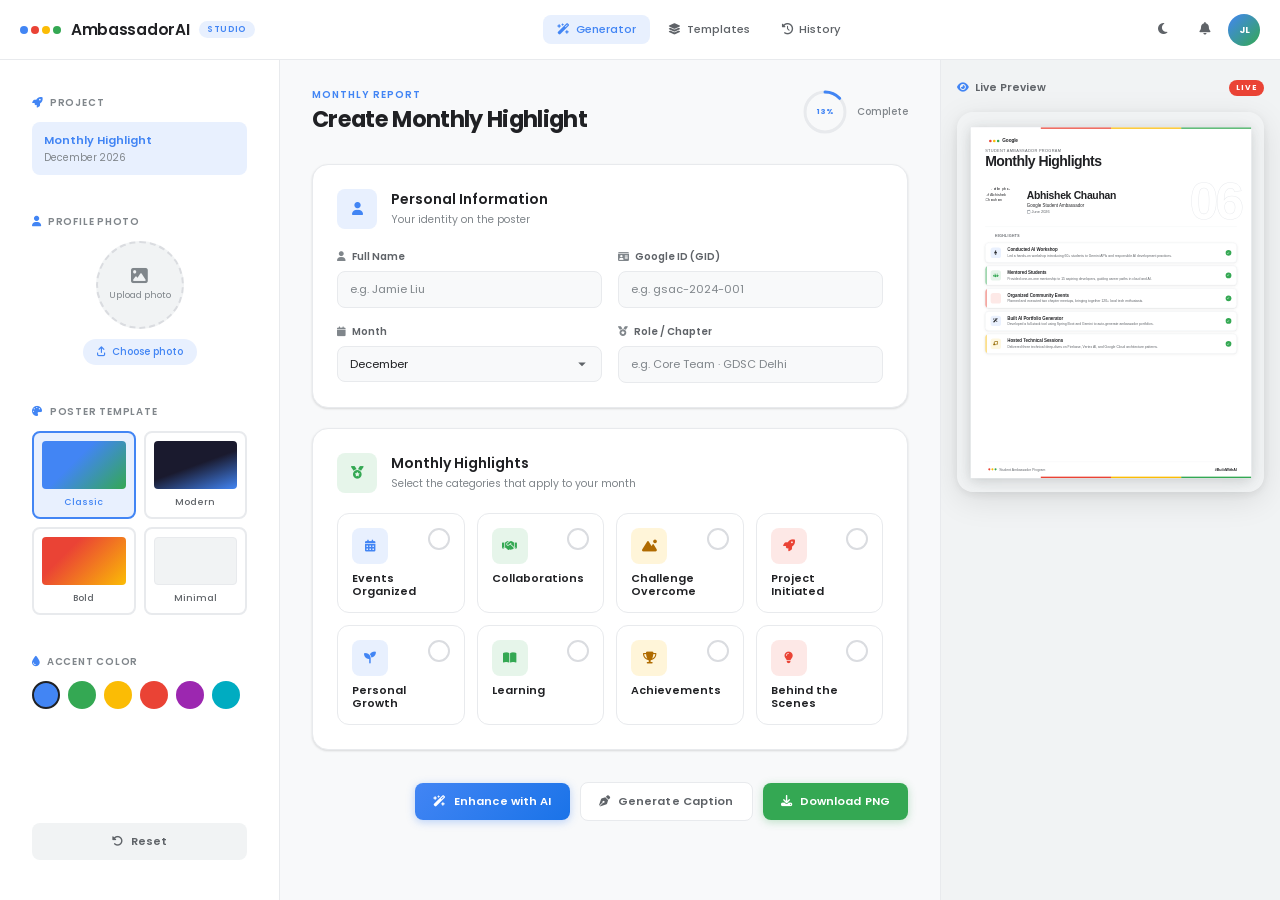
==== frontend/src/pages/generator.html @ 9ebd2c34 "feat: release AmbassadorAI Studio v1.0" ====
<!DOCTYPE html>
<html lang="en" data-theme="light">
<head>
  <meta charset="UTF-8" />
  <meta name="viewport" content="width=device-width, initial-scale=1.0" />
  <title>Ambassador Portfolio Generator</title>

  <link rel="preconnect" href="https://fonts.googleapis.com" />
  <link rel="preconnect" href="https://fonts.gstatic.com" crossorigin />
  <link href="https://fonts.googleapis.com/css2?family=Poppins:wght@300;400;500;600;700&display=swap" rel="stylesheet" />

  <link rel="stylesheet" href="https://cdnjs.cloudflare.com/ajax/libs/font-awesome/6.5.0/css/all.min.css" />

  <link rel="stylesheet" href="../css/style.css">
  <link rel="stylesheet" href="../css/google-poster.css">
</head>

<body>
  <header class="app-header" role="banner">
    <div class="header-brand">
      <div class="header-logo">
        <span class="logo-dot logo-dot--blue"></span>
        <span class="logo-dot logo-dot--red"></span>
        <span class="logo-dot logo-dot--yellow"></span>
        <span class="logo-dot logo-dot--green"></span>
      </div>
      <span class="header-title">AmbassadorAI</span>
      <span class="header-badge">Studio</span>
    </div>

    <nav class="header-nav" aria-label="Primary navigation">
      <button class="nav-btn nav-btn--active" aria-current="page">
        <i class="fa-solid fa-wand-magic-sparkles" aria-hidden="true"></i>
        Generator
      </button>
      <button class="nav-btn">
        <i class="fa-solid fa-layer-group" aria-hidden="true"></i>
        Templates
      </button>
      <button class="nav-btn">
        <i class="fa-solid fa-clock-rotate-left" aria-hidden="true"></i>
        History
      </button>
    </nav>

    <div class="header-actions">
      <button class="icon-btn" id="themeToggle" aria-label="Toggle dark mode" title="Toggle theme">
        <i class="fa-solid fa-moon" aria-hidden="true"></i>
      </button>
      <button class="icon-btn" aria-label="Notifications" title="Notifications">
        <i class="fa-solid fa-bell" aria-hidden="true"></i>
      </button>
      <div class="header-avatar" aria-label="User menu" title="User menu" tabindex="0">
        <span>JL</span>
      </div>
    </div>
  </header>

  <div class="app-grid">

    <aside class="sidebar" aria-label="Project settings">

      <section class="sidebar-section" aria-labelledby="logo-heading">
        <h3 class="sidebar-section-title" id="logo-heading">
          <i class="fa-solid fa-rocket" aria-hidden="true"></i>
          Project
        </h3>
        <div class="project-meta">
          <div class="project-name">Monthly Highlight</div>
          <div class="project-date" id="sidebarDate"></div>
        </div>
      </section>

      <section class="sidebar-section" aria-labelledby="photo-heading">
        <h3 class="sidebar-section-title" id="photo-heading">
          <i class="fa-solid fa-user" aria-hidden="true"></i>
          Profile Photo
        </h3>
        <div class="photo-upload-zone" id="photoUploadZone" role="button" tabindex="0" aria-label="Upload profile photo">
          <div class="photo-preview" id="photoPreview">
            <div class="photo-placeholder">
              <i class="fa-solid fa-image" aria-hidden="true"></i>
              <span>Upload photo</span>
            </div>
          </div>
          <input type="file" id="photoInput" accept="image/*" aria-label="Choose profile photo" hidden />
          <button class="upload-btn" id="uploadPhotoBtn">
            <i class="fa-solid fa-arrow-up-from-bracket" aria-hidden="true"></i>
            Choose photo
          </button>
        </div>
      </section>

      <section class="sidebar-section" aria-labelledby="template-heading">
        <h3 class="sidebar-section-title" id="template-heading">
          <i class="fa-solid fa-palette" aria-hidden="true"></i>
          Poster Template
        </h3>
        <div class="template-grid" role="radiogroup" aria-label="Select poster template">
          <div class="template-thumb template-thumb--active" data-template="classic" role="radio" aria-checked="true" tabindex="0">
            <div class="thumb-preview thumb-preview--classic"></div>
            <span>Classic</span>
          </div>
          <div class="template-thumb" data-template="modern" role="radio" aria-checked="false" tabindex="0">
            <div class="thumb-preview thumb-preview--modern"></div>
            <span>Modern</span>
          </div>
          <div class="template-thumb" data-template="bold" role="radio" aria-checked="false" tabindex="0">
            <div class="thumb-preview thumb-preview--bold"></div>
            <span>Bold</span>
          </div>
          <div class="template-thumb" data-template="minimal" role="radio" aria-checked="false" tabindex="0">
            <div class="thumb-preview thumb-preview--minimal"></div>
            <span>Minimal</span>
          </div>
        </div>
      </section>

      <section class="sidebar-section" aria-labelledby="theme-heading">
        <h3 class="sidebar-section-title" id="theme-heading">
          <i class="fa-solid fa-droplet" aria-hidden="true"></i>
          Accent Color
        </h3>
        <div class="accent-swatches" role="radiogroup" aria-label="Select accent color">
          <button class="swatch swatch--blue swatch--active" data-color="blue" aria-label="Google Blue" aria-pressed="true"></button>
          <button class="swatch swatch--green" data-color="green" aria-label="Google Green" aria-pressed="false"></button>
          <button class="swatch swatch--yellow" data-color="yellow" aria-label="Google Yellow" aria-pressed="false"></button>
          <button class="swatch swatch--red" data-color="red" aria-label="Google Red" aria-pressed="false"></button>
          <button class="swatch swatch--purple" data-color="purple" aria-label="Purple" aria-pressed="false"></button>
          <button class="swatch swatch--teal" data-color="teal" aria-label="Teal" aria-pressed="false"></button>
        </div>
      </section>

      <section class="sidebar-section sidebar-section--cta">
        
        <button class="btn btn--reset" id="resetBtn" aria-label="Reset form">
          <i class="fa-solid fa-rotate-left" aria-hidden="true"></i>
          Reset
        </button>
      </section>

    </aside>

    <main class="workspace" aria-label="Portfolio editor">

      <div class="workspace-header">
        <div class="workspace-title-group">
          <p class="workspace-eyebrow">Monthly Report</p>
          <h1 class="workspace-title">Create Monthly Highlight</h1>
        </div>
        <div class="workspace-meta">
          <div class="progress-ring-wrap" aria-label="Form completion">
            <svg class="progress-ring" width="48" height="48" viewBox="0 0 48 48" aria-hidden="true">
              <circle class="progress-ring__bg" cx="24" cy="24" r="20" />
              <circle class="progress-ring__fill" id="progressRing" cx="24" cy="24" r="20" />
            </svg>
            <span class="progress-ring__label" id="progressLabel">0%</span>
          </div>
          <span class="workspace-meta-text">Complete</span>
        </div>
      </div>

      <section class="form-section fade-in" aria-labelledby="personal-info-heading">
        <div class="form-section-header">
          <div class="form-section-icon">
            <i class="fa-solid fa-user" aria-hidden="true"></i>
          </div>
          <div>
            <h2 class="form-section-title" id="personal-info-heading">Personal Information</h2>
            <p class="form-section-sub">Your identity on the poster</p>
          </div>
        </div>

        <div class="form-grid form-grid--2">
          <div class="field-group">
            <label class="field-label" for="ambassadorName">
              <i class="fa-solid fa-user" aria-hidden="true"></i>
              Full Name
            </label>
            <input
              class="field-input"
              type="text"
              id="ambassadorName"
              name="ambassadorName"
              placeholder="e.g. Jamie Liu"
              autocomplete="name"
              data-preview="previewName"
            />
          </div>

          <div class="field-group">
            <label class="field-label" for="ambassadorGid">
              <i class="fa-solid fa-id-card" aria-hidden="true"></i>
              Google ID (GID)
            </label>
            <input
              class="field-input"
              type="text"
              id="ambassadorGid"
              name="ambassadorGid"
              placeholder="e.g. gsac-2024-001"
              data-preview="previewGid"
            />
          </div>

          <div class="field-group">
            <label class="field-label" for="ambassadorMonth">
              <i class="fa-solid fa-calendar" aria-hidden="true"></i>
              Month
            </label>
            <select class="field-input field-select" id="ambassadorMonth" name="ambassadorMonth" data-preview="previewMonth">
              <option value="">Select month…</option>
              <option>January</option><option>February</option><option>March</option>
              <option>April</option><option>May</option><option>June</option>
              <option>July</option><option>August</option><option>September</option>
              <option>October</option><option>November</option><option selected>December</option>
            </select>
          </div>

          <div class="field-group">
            <label class="field-label" for="ambassadorRole">
              <i class="fa-solid fa-medal" aria-hidden="true"></i>
              Role / Chapter
            </label>
            <input
              class="field-input"
              type="text"
              id="ambassadorRole"
              name="ambassadorRole"
              placeholder="e.g. Core Team · GDSC Delhi"
              data-preview="previewRole"
            />
          </div>
        </div>
      </section>

      <section class="form-section fade-in" aria-labelledby="highlights-heading" style="animation-delay:.1s">
        <div class="form-section-header">
          <div class="form-section-icon form-section-icon--green">
            <i class="fa-solid fa-medal" aria-hidden="true"></i>
          </div>
          <div>
            <h2 class="form-section-title" id="highlights-heading">Monthly Highlights</h2>
            <p class="form-section-sub">Select the categories that apply to your month</p>
          </div>
        </div>

        <div class="highlight-grid" role="group" aria-label="Monthly highlight categories">

          <div class="highlight-card" data-highlight="events">
            <label class="highlight-card-label" for="hl-events">
              <div class="highlight-card-top">
                <div class="highlight-icon highlight-icon--blue">
                  <i class="fa-solid fa-calendar-days" aria-hidden="true"></i>
                </div>
                <input class="highlight-checkbox" type="checkbox" id="hl-events" name="highlights" value="events" aria-label="Events Organized" />
                <div class="highlight-checkmark" aria-hidden="true"><i class="fa-solid fa-check"></i></div>
              </div>
              <span class="highlight-card-name">Events Organized</span>
            </label>
            <div class="highlight-expand" id="expand-events" aria-hidden="true" hidden>
              <div class="expand-inner">
                <div class="field-group">
                  <label class="field-label" for="events-title">Title</label>
                  <input class="field-input" type="text" id="events-title" placeholder="e.g. AI Workshop on Gemini APIs" data-preview-highlight="events-title" />
                </div>
                <div class="field-group">
                  <label class="field-label" for="events-desc">Description <span class="field-counter" id="events-desc-count">0 / 280</span></label>
                  <textarea class="field-textarea" id="events-desc" rows="3" maxlength="280" placeholder="Describe what happened, attendees, and impact…" data-counter="events-desc-count" data-preview-highlight="events-desc"></textarea>
                </div>
                <div class="field-row">
                  <div class="field-group field-group--flex">
                    <label class="field-label" for="events-link"><i class="fa-solid fa-link" aria-hidden="true"></i> Link (optional)</label>
                    <input class="field-input" type="url" id="events-link" placeholder="https://" />
                  </div>
                  <div class="field-group field-group--flex">
                    <label class="field-label" for="events-img"><i class="fa-solid fa-image" aria-hidden="true"></i> Image (optional)</label>
                    <input class="field-input field-file" type="file" id="events-img" accept="image/*" />
                  </div>
                </div>
              </div>
            </div>
          </div>

          <div class="highlight-card" data-highlight="collab">
            <label class="highlight-card-label" for="hl-collab">
              <div class="highlight-card-top">
                <div class="highlight-icon highlight-icon--green">
                  <i class="fa-solid fa-handshake" aria-hidden="true"></i>
                </div>
                <input class="highlight-checkbox" type="checkbox" id="hl-collab" name="highlights" value="collab" aria-label="Collaborations" />
                <div class="highlight-checkmark" aria-hidden="true"><i class="fa-solid fa-check"></i></div>
              </div>
              <span class="highlight-card-name">Collaborations</span>
            </label>
            <div class="highlight-expand" id="expand-collab" aria-hidden="true" hidden>
              <div class="expand-inner">
                <div class="field-group">
                  <label class="field-label" for="collab-title">Title</label>
                  <input class="field-input" type="text" id="collab-title" placeholder="e.g. Cross-campus AI Hackathon" data-preview-highlight="collab-title" />
                </div>
                <div class="field-group">
                  <label class="field-label" for="collab-desc">Description <span class="field-counter" id="collab-desc-count">0 / 280</span></label>
                  <textarea class="field-textarea" id="collab-desc" rows="3" maxlength="280" placeholder="Partners, outcomes, and your contribution…" data-counter="collab-desc-count" data-preview-highlight="collab-desc"></textarea>
                </div>
                <div class="field-row">
                  <div class="field-group field-group--flex">
                    <label class="field-label" for="collab-link"><i class="fa-solid fa-link" aria-hidden="true"></i> Link (optional)</label>
                    <input class="field-input" type="url" id="collab-link" placeholder="https://" />
                  </div>
                  <div class="field-group field-group--flex">
                    <label class="field-label" for="collab-img"><i class="fa-solid fa-image" aria-hidden="true"></i> Image (optional)</label>
                    <input class="field-input field-file" type="file" id="collab-img" accept="image/*" />
                  </div>
                </div>
              </div>
            </div>
          </div>

          <div class="highlight-card" data-highlight="challenge">
            <label class="highlight-card-label" for="hl-challenge">
              <div class="highlight-card-top">
                <div class="highlight-icon highlight-icon--yellow">
                  <i class="fa-solid fa-mountain-sun" aria-hidden="true"></i>
                </div>
                <input class="highlight-checkbox" type="checkbox" id="hl-challenge" name="highlights" value="challenge" aria-label="Challenge Overcome" />
                <div class="highlight-checkmark" aria-hidden="true"><i class="fa-solid fa-check"></i></div>
              </div>
              <span class="highlight-card-name">Challenge Overcome</span>
            </label>
            <div class="highlight-expand" id="expand-challenge" aria-hidden="true" hidden>
              <div class="expand-inner">
                <div class="field-group">
                  <label class="field-label" for="challenge-title">Title</label>
                  <input class="field-input" type="text" id="challenge-title" placeholder="e.g. Pivoted event format last-minute" data-preview-highlight="challenge-title" />
                </div>
                <div class="field-group">
                  <label class="field-label" for="challenge-desc">Description <span class="field-counter" id="challenge-desc-count">0 / 280</span></label>
                  <textarea class="field-textarea" id="challenge-desc" rows="3" maxlength="280" placeholder="What was the challenge and how did you overcome it?" data-counter="challenge-desc-count" data-preview-highlight="challenge-desc"></textarea>
                </div>
                <div class="field-row">
                  <div class="field-group field-group--flex">
                    <label class="field-label" for="challenge-link"><i class="fa-solid fa-link" aria-hidden="true"></i> Link (optional)</label>
                    <input class="field-input" type="url" id="challenge-link" placeholder="https://" />
                  </div>
                  <div class="field-group field-group--flex">
                    <label class="field-label" for="challenge-img"><i class="fa-solid fa-image" aria-hidden="true"></i> Image (optional)</label>
                    <input class="field-input field-file" type="file" id="challenge-img" accept="image/*" />
                  </div>
                </div>
              </div>
            </div>
          </div>

          <div class="highlight-card" data-highlight="project">
            <label class="highlight-card-label" for="hl-project">
              <div class="highlight-card-top">
                <div class="highlight-icon highlight-icon--red">
                  <i class="fa-solid fa-rocket" aria-hidden="true"></i>
                </div>
                <input class="highlight-checkbox" type="checkbox" id="hl-project" name="highlights" value="project" aria-label="Project Initiated" />
                <div class="highlight-checkmark" aria-hidden="true"><i class="fa-solid fa-check"></i></div>
              </div>
              <span class="highlight-card-name">Project Initiated</span>
            </label>
            <div class="highlight-expand" id="expand-project" aria-hidden="true" hidden>
              <div class="expand-inner">
                <div class="field-group">
                  <label class="field-label" for="project-title">Title</label>
                  <input class="field-input" type="text" id="project-title" placeholder="e.g. Open-source AI Study Kit" data-preview-highlight="project-title" />
                </div>
                <div class="field-group">
                  <label class="field-label" for="project-desc">Description <span class="field-counter" id="project-desc-count">0 / 280</span></label>
                  <textarea class="field-textarea" id="project-desc" rows="3" maxlength="280" placeholder="Goal, tech stack, and current status…" data-counter="project-desc-count" data-preview-highlight="project-desc"></textarea>
                </div>
                <div class="field-row">
                  <div class="field-group field-group--flex">
                    <label class="field-label" for="project-link"><i class="fa-solid fa-link" aria-hidden="true"></i> Link (optional)</label>
                    <input class="field-input" type="url" id="project-link" placeholder="https://" />
                  </div>
                  <div class="field-group field-group--flex">
                    <label class="field-label" for="project-img"><i class="fa-solid fa-image" aria-hidden="true"></i> Image (optional)</label>
                    <input class="field-input field-file" type="file" id="project-img" accept="image/*" />
                  </div>
                </div>
              </div>
            </div>
          </div>

          <div class="highlight-card" data-highlight="growth">
            <label class="highlight-card-label" for="hl-growth">
              <div class="highlight-card-top">
                <div class="highlight-icon highlight-icon--blue">
                  <i class="fa-solid fa-seedling" aria-hidden="true"></i>
                </div>
                <input class="highlight-checkbox" type="checkbox" id="hl-growth" name="highlights" value="growth" aria-label="Personal Growth" />
                <div class="highlight-checkmark" aria-hidden="true"><i class="fa-solid fa-check"></i></div>
              </div>
              <span class="highlight-card-name">Personal Growth</span>
            </label>
            <div class="highlight-expand" id="expand-growth" aria-hidden="true" hidden>
              <div class="expand-inner">
                <div class="field-group">
                  <label class="field-label" for="growth-title">Title</label>
                  <input class="field-input" type="text" id="growth-title" placeholder="e.g. Became a better public speaker" data-preview-highlight="growth-title" />
                </div>
                <div class="field-group">
                  <label class="field-label" for="growth-desc">Description <span class="field-counter" id="growth-desc-count">0 / 280</span></label>
                  <textarea class="field-textarea" id="growth-desc" rows="3" maxlength="280" placeholder="Reflect on how you grew this month…" data-counter="growth-desc-count" data-preview-highlight="growth-desc"></textarea>
                </div>
                <div class="field-row">
                  <div class="field-group field-group--flex">
                    <label class="field-label" for="growth-link"><i class="fa-solid fa-link" aria-hidden="true"></i> Link (optional)</label>
                    <input class="field-input" type="url" id="growth-link" placeholder="https://" />
                  </div>
                  <div class="field-group field-group--flex">
                    <label class="field-label" for="growth-img"><i class="fa-solid fa-image" aria-hidden="true"></i> Image (optional)</label>
                    <input class="field-input field-file" type="file" id="growth-img" accept="image/*" />
                  </div>
                </div>
              </div>
            </div>
          </div>

          <div class="highlight-card" data-highlight="learning">
            <label class="highlight-card-label" for="hl-learning">
              <div class="highlight-card-top">
                <div class="highlight-icon highlight-icon--green">
                  <i class="fa-solid fa-book-open" aria-hidden="true"></i>
                </div>
                <input class="highlight-checkbox" type="checkbox" id="hl-learning" name="highlights" value="learning" aria-label="Learning" />
                <div class="highlight-checkmark" aria-hidden="true"><i class="fa-solid fa-check"></i></div>
              </div>
              <span class="highlight-card-name">Learning</span>
            </label>
            <div class="highlight-expand" id="expand-learning" aria-hidden="true" hidden>
              <div class="expand-inner">
                <div class="field-group">
                  <label class="field-label" for="learning-title">Title</label>
                  <input class="field-input" type="text" id="learning-title" placeholder="e.g. Completed Gemini API pathway" data-preview-highlight="learning-title" />
                </div>
                <div class="field-group">
                  <label class="field-label" for="learning-desc">Description <span class="field-counter" id="learning-desc-count">0 / 280</span></label>
                  <textarea class="field-textarea" id="learning-desc" rows="3" maxlength="280" placeholder="What did you learn and how will you apply it?" data-counter="learning-desc-count" data-preview-highlight="learning-desc"></textarea>
                </div>
                <div class="field-row">
                  <div class="field-group field-group--flex">
                    <label class="field-label" for="learning-link"><i class="fa-solid fa-link" aria-hidden="true"></i> Link (optional)</label>
                    <input class="field-input" type="url" id="learning-link" placeholder="https://" />
                  </div>
                  <div class="field-group field-group--flex">
                    <label class="field-label" for="learning-img"><i class="fa-solid fa-image" aria-hidden="true"></i> Image (optional)</label>
                    <input class="field-input field-file" type="file" id="learning-img" accept="image/*" />
                  </div>
                </div>
              </div>
            </div>
          </div>

          <div class="highlight-card" data-highlight="achievements">
            <label class="highlight-card-label" for="hl-achievements">
              <div class="highlight-card-top">
                <div class="highlight-icon highlight-icon--yellow">
                  <i class="fa-solid fa-trophy" aria-hidden="true"></i>
                </div>
                <input class="highlight-checkbox" type="checkbox" id="hl-achievements" name="highlights" value="achievements" aria-label="Achievements" />
                <div class="highlight-checkmark" aria-hidden="true"><i class="fa-solid fa-check"></i></div>
              </div>
              <span class="highlight-card-name">Achievements</span>
            </label>
            <div class="highlight-expand" id="expand-achievements" aria-hidden="true" hidden>
              <div class="expand-inner">
                <div class="field-group">
                  <label class="field-label" for="achievements-title">Title</label>
                  <input class="field-input" type="text" id="achievements-title" placeholder="e.g. Reached 1000 community members" data-preview-highlight="achievements-title" />
                </div>
                <div class="field-group">
                  <label class="field-label" for="achievements-desc">Description <span class="field-counter" id="achievements-desc-count">0 / 280</span></label>
                  <textarea class="field-textarea" id="achievements-desc" rows="3" maxlength="280" placeholder="Describe the achievement and its significance…" data-counter="achievements-desc-count" data-preview-highlight="achievements-desc"></textarea>
                </div>
                <div class="field-row">
                  <div class="field-group field-group--flex">
                    <label class="field-label" for="achievements-link"><i class="fa-solid fa-link" aria-hidden="true"></i> Link (optional)</label>
                    <input class="field-input" type="url" id="achievements-link" placeholder="https://" />
                  </div>
                  <div class="field-group field-group--flex">
                    <label class="field-label" for="achievements-img"><i class="fa-solid fa-image" aria-hidden="true"></i> Image (optional)</label>
                    <input class="field-input field-file" type="file" id="achievements-img" accept="image/*" />
                  </div>
                </div>
              </div>
            </div>
          </div>

          <div class="highlight-card" data-highlight="bts">
            <label class="highlight-card-label" for="hl-bts">
              <div class="highlight-card-top">
                <div class="highlight-icon highlight-icon--red">
                  <i class="fa-solid fa-lightbulb" aria-hidden="true"></i>
                </div>
                <input class="highlight-checkbox" type="checkbox" id="hl-bts" name="highlights" value="bts" aria-label="Behind the Scenes" />
                <div class="highlight-checkmark" aria-hidden="true"><i class="fa-solid fa-check"></i></div>
              </div>
              <span class="highlight-card-name">Behind the Scenes</span>
            </label>
            <div class="highlight-expand" id="expand-bts" aria-hidden="true" hidden>
              <div class="expand-inner">
                <div class="field-group">
                  <label class="field-label" for="bts-title">Title</label>
                  <input class="field-input" type="text" id="bts-title" placeholder="e.g. Late nights building the event platform" data-preview-highlight="bts-title" />
                </div>
                <div class="field-group">
                  <label class="field-label" for="bts-desc">Description <span class="field-counter" id="bts-desc-count">0 / 280</span></label>
                  <textarea class="field-textarea" id="bts-desc" rows="3" maxlength="280" placeholder="Share what happens when the cameras are off…" data-counter="bts-desc-count" data-preview-highlight="bts-desc"></textarea>
                </div>
                <div class="field-row">
                  <div class="field-group field-group--flex">
                    <label class="field-label" for="bts-link"><i class="fa-solid fa-link" aria-hidden="true"></i> Link (optional)</label>
                    <input class="field-input" type="url" id="bts-link" placeholder="https://" />
                  </div>
                  <div class="field-group field-group--flex">
                    <label class="field-label" for="bts-img"><i class="fa-solid fa-image" aria-hidden="true"></i> Image (optional)</label>
                    <input class="field-input field-file" type="file" id="bts-img" accept="image/*" />
                  </div>
                </div>
              </div>
            </div>
          </div>
        </div>
      </section>

      <div class="workspace-footer">

    <button class="btn btn--enhance" id="generateBtn">
        <i class="fa-solid fa-wand-magic-sparkles"></i>
        Enhance with AI
    </button>

    <button class="btn btn--caption" id="captionBtn">
        <i class="fa-solid fa-pen-nib"></i>
        Generate Caption
    </button>

    <button class="btn btn--download" id="downloadBtn">
        <i class="fa-solid fa-download"></i>
        Download PNG
    </button>

</div>

    </main>
    <aside class="preview-panel" aria-label="Live poster preview">
      <div class="preview-panel-header">
        <span class="preview-panel-title">
          <i class="fa-solid fa-eye" aria-hidden="true"></i>
          Live Preview
        </span>
        <span class="preview-live-badge">LIVE</span>
      </div>

      <div class="poster-wrap">
        <div class="poster" id="poster" data-template="classic" data-accent="blue" style="display:none;">
          <div class="poster-header-bar">
            <span class="bar-dot bar-dot--blue"></span>
            <span class="bar-dot bar-dot--red"></span>
            <span class="bar-dot bar-dot--yellow"></span>
            <span class="bar-dot bar-dot--green"></span>
          </div>

          <div class="poster-profile">
            <div class="poster-avatar" id="posterAvatar">
              <span id="posterAvatarInitials">JL</span>
              <img id="posterAvatarImg" src="" alt="Profile photo" hidden />
            </div>
            <div class="poster-profile-info">
              <h2 class="poster-name" id="previewName">Jamie Liu</h2>
              <p class="poster-gid" id="previewGid">gsac-2024-001</p>
              <div class="poster-role-badge">
                <i class="fa-solid fa-star" aria-hidden="true"></i>
                Google Student Ambassador
              </div>
              <p class="poster-role" id="previewRole">Core Team · GDSC Delhi</p>
            </div>
          </div>

          <div class="poster-month-label">
            <i class="fa-solid fa-calendar-star" aria-hidden="true"></i>
            Monthly Highlights · <span id="previewMonth">December</span> 2024
          </div>

          <div class="poster-highlights" id="posterHighlights">
            <div class="poster-highlight-empty">
              <i class="fa-solid fa-sparkles" aria-hidden="true"></i>
              <span>Select highlights to see them here</span>
            </div>
          </div>

          <div class="poster-footer">
            <div class="poster-footer-logo">
              <span class="pf-dot pf-dot--blue"></span>
              <span class="pf-dot pf-dot--red"></span>
              <span class="pf-dot pf-dot--yellow"></span>
              <span class="pf-dot pf-dot--green"></span>
              <span class="pf-brand">AmbassadorAI</span>
            </div>
            <span class="poster-footer-tag">#GoogleAmbassador</span>
          </div>

        </div>
  <div id="googlePosterContainer" >
    <div class="gp-stage" aria-label="Poster preview stage">

    <article
      class="gp-poster"
      id="gp-poster-root"
      role="img"
      aria-label="Monthly Highlights poster for Abhishek Chauhan, June 2026"
    >

      <header class="gp-header" role="banner">
        <div class="gp-stripe" aria-hidden="true">
          <span class="gp-stripe__seg gp-stripe__seg--blue"></span>
          <span class="gp-stripe__seg gp-stripe__seg--red"></span>
          <span class="gp-stripe__seg gp-stripe__seg--yellow"></span>
          <span class="gp-stripe__seg gp-stripe__seg--green"></span>
        </div>

        <div class="gp-header__inner">
          <div class="gp-wordmark" aria-label="Google branding">
            <span class="gp-wordmark__dot gp-wordmark__dot--blue"  aria-hidden="true"></span>
            <span class="gp-wordmark__dot gp-wordmark__dot--red"   aria-hidden="true"></span>
            <span class="gp-wordmark__dot gp-wordmark__dot--yellow" aria-hidden="true"></span>
            <span class="gp-wordmark__dot gp-wordmark__dot--green" aria-hidden="true"></span>
            <span class="gp-wordmark__text">Google</span>
          </div>

          <hgroup class="gp-header__titles">
            <p class="gp-header__eyebrow">Student Ambassador Program</p>
            <h1 class="gp-header__headline" id="gp-headline">Monthly Highlights</h1>
          </hgroup>
        </div>
      </header>

      <div class="gp-divider gp-divider--gradient" role="separator" aria-hidden="true"></div>

      <section
        class="gp-profile"
        aria-labelledby="gp-profile-name"
        id="gp-profile-section"
        >
        <span class="gp-profile__month-mark" id="gp-month-mark" aria-hidden="true">06</span>
        <figure class="gp-avatar-wrap">
          <img
            class="gp-avatar"
            id="gp-avatar-img"
            src="https://ui-avatars.com/api/?name=Abhishek+Chauhan&size=240&background=4285F4&color=ffffff&bold=true&font-size=0.4"
            alt="Profile photo of Abhishek Chauhan"
            width="120"
            height="120"
          />
        </figure>

        <div class="gp-profile__identity">
          <h2 class="gp-profile__name" id="gp-profile-name" data-gp-field="name">
            Abhishek Chauhan
          </h2>
          <p class="gp-profile__role" id="gp-profile-role" data-gp-field="role">
            Google Student Ambassador
          </p>
          <p class="gp-profile__month" id="gp-profile-month" data-gp-field="month">
            <i class="fa-regular fa-calendar" aria-hidden="true"></i>
            June 2026
          </p>
        </div>
      </section>

      <div class="gp-divider" role="separator" aria-hidden="true"></div>

      <section
        class="gp-highlights"
        aria-labelledby="gp-highlights-heading"
        id="gp-highlights-section"
      >
        <h2 class="gp-highlights__heading" id="gp-highlights-heading">
          <span class="gp-highlights__heading-accent" aria-hidden="true"></span>
          Highlights
        </h2>
        <div class="gp-cards" id="gp-cards-container" role="list">

          <article class="gp-card gp-card--blue gp-fade-in" role="listitem" data-gp-index="0">
            <div class="gp-card__icon-wrap gp-card__icon-wrap--blue" aria-hidden="true">
              <i class="fa-solid fa-microphone-lines"></i>
            </div>
            <div class="gp-card__content">
              <h3 class="gp-card__title" data-gp-field="highlight-title">
                Conducted AI Workshop
              </h3>
              <p class="gp-card__desc" data-gp-field="highlight-desc">
                Led a hands-on workshop introducing 60+ students to Gemini APIs and responsible AI development practices.
              </p>
            </div>
            <span class="gp-card__check" aria-hidden="true">
              <i class="fa-solid fa-check"></i>
            </span>
          </article>

          <article class="gp-card gp-card--green gp-fade-in" role="listitem" data-gp-index="1" style="animation-delay:.08s">
            <div class="gp-card__icon-wrap gp-card__icon-wrap--green" aria-hidden="true">
              <i class="fa-solid fa-people-group"></i>
            </div>
            <div class="gp-card__content">
              <h3 class="gp-card__title" data-gp-field="highlight-title">
                Mentored Students
              </h3>
              <p class="gp-card__desc" data-gp-field="highlight-desc">
                Provided one-on-one mentorship to 15 aspiring developers, guiding career paths in cloud and AI.
              </p>
            </div>
            <span class="gp-card__check" aria-hidden="true">
              <i class="fa-solid fa-check"></i>
            </span>
          </article>

          <article class="gp-card gp-card--red gp-fade-in" role="listitem" data-gp-index="2" style="animation-delay:.16s">
            <div class="gp-card__icon-wrap gp-card__icon-wrap--red" aria-hidden="true">
              <i class="fa-solid fa-calendar-star"></i>
            </div>
            <div class="gp-card__content">
              <h3 class="gp-card__title" data-gp-field="highlight-title">
                Organized Community Events
              </h3>
              <p class="gp-card__desc" data-gp-field="highlight-desc">
                Planned and executed two chapter meetups, bringing together 120+ local tech enthusiasts.
              </p>
            </div>
            <span class="gp-card__check" aria-hidden="true">
              <i class="fa-solid fa-check"></i>
            </span>
          </article>

          <article class="gp-card gp-card--blue gp-fade-in" role="listitem" data-gp-index="3" style="animation-delay:.24s">
            <div class="gp-card__icon-wrap gp-card__icon-wrap--blue" aria-hidden="true">
              <i class="fa-solid fa-wand-magic-sparkles"></i>
            </div>
            <div class="gp-card__content">
              <h3 class="gp-card__title" data-gp-field="highlight-title">
                Built AI Portfolio Generator
              </h3>
              <p class="gp-card__desc" data-gp-field="highlight-desc">
                Developed a full-stack tool using Spring Boot and Gemini to auto-generate ambassador portfolios.
              </p>
            </div>
            <span class="gp-card__check" aria-hidden="true">
              <i class="fa-solid fa-check"></i>
            </span>
          </article>

          <article class="gp-card gp-card--yellow gp-fade-in" role="listitem" data-gp-index="4" style="animation-delay:.32s">
            <div class="gp-card__icon-wrap gp-card__icon-wrap--yellow" aria-hidden="true">
              <i class="fa-solid fa-chalkboard-user"></i>
            </div>
            <div class="gp-card__content">
              <h3 class="gp-card__title" data-gp-field="highlight-title">
                Hosted Technical Sessions
              </h3>
              <p class="gp-card__desc" data-gp-field="highlight-desc">
                Delivered three technical deep-dives on Firebase, Vertex AI, and Google Cloud architecture patterns.
              </p>
            </div>
            <span class="gp-card__check" aria-hidden="true">
              <i class="fa-solid fa-check"></i>
            </span>
          </article>

        </div>
      </section>

      <div class="gp-divider" role="separator" aria-hidden="true"></div>

      <footer class="gp-footer" id="gp-footer-section" role="contentinfo">

        <div class="gp-footer__inner">
          <div class="gp-footer__brand">
            <div class="gp-footer__dots" aria-hidden="true">
              <span class="gp-footer__dot gp-footer__dot--blue"></span>
              <span class="gp-footer__dot gp-footer__dot--red"></span>
              <span class="gp-footer__dot gp-footer__dot--yellow"></span>
              <span class="gp-footer__dot gp-footer__dot--green"></span>
            </div>
            <span class="gp-footer__program">Student Ambassador Program</span>
          </div>

          <p class="gp-footer__tag" id="gp-footer-tag">#BuildWithAI</p>
        </div>

        <div class="gp-stripe gp-stripe--footer" aria-hidden="true">
          <span class="gp-stripe__seg gp-stripe__seg--blue"></span>
          <span class="gp-stripe__seg gp-stripe__seg--red"></span>
          <span class="gp-stripe__seg gp-stripe__seg--yellow"></span>
          <span class="gp-stripe__seg gp-stripe__seg--green"></span>
        </div>
      </footer>
    </article>
  </div>
  </div>
      </div>
      <div class="caption-box" id="captionBox" hidden>
        <div class="caption-box-header">

    <div class="caption-title">
        <i class="fa-solid fa-pen-nib" aria-hidden="true"></i>
        Generated Caption
    </div>
    <button
        type="button"
        id="copyCaptionBtn"
        class="caption-copy-btn">
        <i class="fa-regular fa-copy"></i>
        Copy
    </button>
    </div>
        <p class="caption-text" id="captionText"></p>
      </div>
    </aside>
  </div>
  <div class="toast" id="toast" role="alert" aria-live="polite" aria-atomic="true"></div>
  <script src="https://cdn.jsdelivr.net/npm/html2canvas@1.4.1/dist/html2canvas.min.js"></script>
  <script src="../js/script.js"></script>
</body>
</html>
---- frontend/src/css/style.css ----
*, *::before, *::after { box-sizing: border-box; margin: 0; padding: 0; }
:root {
  --c-blue:    #4285F4;
  --c-green:   #34A853;
  --c-yellow:  #FBBC05;
  --c-red:     #EA4335;
  --c-purple:  #9C27B0;
  --c-teal:    #00ACC1;
  --bg:        #F8F9FA;
  --surface:   #FFFFFF;
  --surface-2: #F1F3F4;
  --text:      #202124;
  --text-2:    #5F6368;
  --text-3:    #80868B;
  --border:    #E8EAED;
  --border-2:  #DADCE0;
  --accent:    #4285F4;
  --accent-bg: #E8F0FE;
  --accent-light: rgba(66,133,244,.12);
  --sidebar-w: 280px;
  --preview-w: 340px;
  --header-h:  60px;
  --radius-sm: 8px;
  --radius-md: 12px;
  --radius-lg: 16px;
  --radius-xl: 24px;
  --shadow-sm: 0 1px 3px rgba(0,0,0,.08), 0 1px 2px rgba(0,0,0,.06);
  --shadow-md: 0 4px 16px rgba(0,0,0,.08), 0 1px 4px rgba(0,0,0,.06);
  --shadow-lg: 0 8px 32px rgba(0,0,0,.10), 0 2px 8px rgba(0,0,0,.06);
  --tr:  .2s cubic-bezier(.4,0,.2,1);
  --tr-slow: .35s cubic-bezier(.4,0,.2,1);
  --font: 'Poppins', sans-serif;
}
[data-theme="dark"] {
  --bg:        #1A1A2E;
  --surface:   #16213E;
  --surface-2: #0F3460;
  --text:      #E8EAED;
  --text-2:    #9AA0A6;
  --text-3:    #5F6368;
  --border:    #3C4043;
  --border-2:  #5F6368;
  --shadow-sm: 0 1px 3px rgba(0,0,0,.4);
  --shadow-md: 0 4px 16px rgba(0,0,0,.4);
  --shadow-lg: 0 8px 32px rgba(0,0,0,.5);
  --accent-bg: rgba(66,133,244,.2);
  --accent-light: rgba(66,133,244,.18);
}
html { font-size: 14px; }
body {
  font-family: var(--font);
  background: var(--bg);
  color: var(--text);
  height: 100dvh;
  display: flex;
  flex-direction: column;
  overflow: hidden;
  -webkit-font-smoothing: antialiased;
}
::-webkit-scrollbar { width: 6px; }
::-webkit-scrollbar-track { background: transparent; }
::-webkit-scrollbar-thumb { background: var(--border-2); border-radius: 3px; }
::-webkit-scrollbar-thumb:hover { background: var(--text-3); }
:focus-visible {
  outline: 2px solid var(--accent);
  outline-offset: 2px;
  border-radius: var(--radius-sm);
}
.app-header {
  height: var(--header-h);
  background: var(--surface);
  border-bottom: 1px solid var(--border);
  display: flex;
  align-items: center;
  justify-content: space-between;
  padding: 0 20px;
  gap: 16px;
  position: sticky;
  top: 0;
  z-index: 100;
  flex-shrink: 0;
}
.header-brand {
  display: flex;
  align-items: center;
  gap: 10px;
  flex-shrink: 0;
}
.header-logo {
  display: flex;
  align-items: center;
  gap: 3px;
}
.logo-dot {
  width: 8px;
  height: 8px;
  border-radius: 50%;
}
.logo-dot--blue   { background: var(--c-blue); }
.logo-dot--red    { background: var(--c-red); }
.logo-dot--yellow { background: var(--c-yellow); }
.logo-dot--green  { background: var(--c-green); }
.header-title {
  font-size: 1.1rem;
  font-weight: 600;
  color: var(--text);
  letter-spacing: -.02em;
}
.header-badge {
  font-size: .6rem;
  font-weight: 600;
  background: var(--accent-bg);
  color: var(--accent);
  padding: 2px 8px;
  border-radius: 100px;
  letter-spacing: .05em;
  text-transform: uppercase;
}
.header-nav {
  display: flex;
  align-items: center;
  gap: 4px;
}
.nav-btn {
  display: inline-flex;
  align-items: center;
  gap: 6px;
  font-family: var(--font);
  font-size: .8rem;
  font-weight: 500;
  color: var(--text-2);
  background: transparent;
  border: none;
  padding: 6px 14px;
  border-radius: var(--radius-sm);
  cursor: pointer;
  transition: background var(--tr), color var(--tr);
}
.nav-btn:hover { background: var(--surface-2); color: var(--text); }
.nav-btn--active {
  background: var(--accent-bg);
  color: var(--accent);
}
.nav-btn--active i { color: var(--accent); }
.header-actions {
  display: flex;
  align-items: center;
  gap: 6px;
}
.icon-btn {
  width: 36px;
  height: 36px;
  border-radius: 50%;
  border: none;
  background: transparent;
  color: var(--text-2);
  cursor: pointer;
  display: flex;
  align-items: center;
  justify-content: center;
  font-size: .9rem;
  transition: background var(--tr), color var(--tr);
}
.icon-btn:hover { background: var(--surface-2); color: var(--text); }
.header-avatar {
  width: 32px;
  height: 32px;
  border-radius: 50%;
  background: linear-gradient(135deg, var(--c-blue), var(--c-green));
  color: #fff;
  font-size: .65rem;
  font-weight: 700;
  display: flex;
  align-items: center;
  justify-content: center;
  cursor: pointer;
  user-select: none;
  transition: transform var(--tr);
}
.header-avatar:hover { transform: scale(1.08); }
.app-grid {
  display: grid;
  grid-template-columns: var(--sidebar-w) 1fr var(--preview-w);
  grid-template-rows: 1fr;
  height: calc(100dvh - var(--header-h));
  overflow: hidden;
}
.sidebar {
  background: var(--surface);
  border-right: 1px solid var(--border);
  overflow-y: auto;
  padding: 20px 16px;
  display: flex;
  flex-direction: column;
  gap: 4px;
}
.sidebar-section {
  background: var(--surface);
  border-radius: var(--radius-md);
  padding: 16px;
  margin-bottom: 4px;
}
.sidebar-section-title {
  font-size: .7rem;
  font-weight: 600;
  color: var(--text-3);
  text-transform: uppercase;
  letter-spacing: .08em;
  display: flex;
  align-items: center;
  gap: 6px;
  margin-bottom: 12px;
}
.sidebar-section-title i { font-size: .75rem; color: var(--accent); }
.project-meta { background: var(--accent-bg); border-radius: var(--radius-sm); padding: 10px 12px; }
.project-name  { font-size: .8rem; font-weight: 600; color: var(--accent); }
.project-date  { font-size: .7rem; color: var(--text-3); margin-top: 2px; }
.photo-upload-zone {
  display: flex;
  flex-direction: column;
  align-items: center;
  gap: 10px;
}
.photo-preview {
  width: 88px;
  height: 88px;
  border-radius: 50%;
  overflow: hidden;
  background: var(--surface-2);
  border: 2px dashed var(--border-2);
  display: flex;
  align-items: center;
  justify-content: center;
  transition: border-color var(--tr);
  cursor: pointer;
}
.photo-preview:hover { border-color: var(--accent); }
.photo-preview.has-image { border-style: solid; border-color: var(--accent); }
.photo-placeholder {
  display: flex;
  flex-direction: column;
  align-items: center;
  gap: 4px;
  color: var(--text-3);
  font-size: .65rem;
  text-align: center;
}
.photo-placeholder i { font-size: 1.2rem; }
.photo-preview img {
  width: 100%;
  height: 100%;
  object-fit: cover;
}
.upload-btn {
  font-family: var(--font);
  font-size: .7rem;
  font-weight: 500;
  color: var(--accent);
  background: var(--accent-bg);
  border: none;
  padding: 6px 14px;
  border-radius: 100px;
  cursor: pointer;
  display: flex;
  align-items: center;
  gap: 6px;
  transition: background var(--tr), transform var(--tr);
}
.upload-btn:hover { background: var(--accent-light); transform: translateY(-1px); }
.template-grid {
  display: grid;
  grid-template-columns: 1fr 1fr;
  gap: 8px;
}
.template-thumb {
  border: 2px solid var(--border);
  border-radius: var(--radius-sm);
  padding: 8px;
  cursor: pointer;
  display: flex;
  flex-direction: column;
  align-items: center;
  gap: 6px;
  font-size: .65rem;
  font-weight: 500;
  color: var(--text-2);
  transition: border-color var(--tr), background var(--tr), transform var(--tr);
}
.template-thumb:hover { 
  border-color: var(--accent);
  background: var(--accent-bg);
  transform: translateY(-2px);
}
.template-thumb--active { 
  border-color: var(--accent); 
  background: var(--accent-bg); 
  color: var(--accent); 
}
.thumb-preview {
  width: 100%;
  height: 48px;
  border-radius: 4px;
  overflow: hidden;
}
.thumb-preview--classic {
  background: linear-gradient(135deg, var(--c-blue) 40%, var(--c-green) 100%);
}
.thumb-preview--modern {
  background: linear-gradient(160deg, #1a1a2e 50%, var(--c-blue) 100%);
}
.thumb-preview--bold {
  background: linear-gradient(135deg, var(--c-red) 30%, var(--c-yellow) 100%);
}
.thumb-preview--minimal {
  background: var(--surface-2);
  border: 1px solid var(--border);
}
.accent-swatches {
  display: flex;
  gap: 8px;
  flex-wrap: wrap;
}
.swatch {
  width: 28px;
  height: 28px;
  border-radius: 50%;
  border: 2px solid transparent;
  cursor: pointer;
  transition: transform var(--tr), border-color var(--tr);
  position: relative;
}
.swatch:hover { transform: scale(1.15); }
.swatch--active { border-color: var(--text); }
.swatch--blue   { background: var(--c-blue); }
.swatch--green  { background: var(--c-green); }
.swatch--yellow { background: var(--c-yellow); }
.swatch--red    { background: var(--c-red); }
.swatch--purple { background: var(--c-purple); }
.swatch--teal   { background: var(--c-teal); }
.sidebar-section--cta {
  margin-top: auto;
  display: flex;
  flex-direction: column;
  gap: 8px;
}
.btn {
  font-family: var(--font);
  font-size: .8rem;
  font-weight: 600;
  border: none;
  border-radius: var(--radius-sm);
  padding: 10px 18px;
  cursor: pointer;
  display: inline-flex;
  align-items: center;
  justify-content: center;
  gap: 8px;
  position: relative;
  overflow: hidden;
  transition: transform var(--tr), box-shadow var(--tr), background var(--tr);
  letter-spacing: .01em;
}
.btn:hover   { transform: translateY(-1px); }
.btn:active  { transform: translateY(0) scale(.98); }
.btn-ripple {
  position: absolute;
  inset: 0;
  border-radius: inherit;
  background: radial-gradient(circle, rgba(255,255,255,.35) 0%, transparent 70%);
  opacity: 0;
  transform: scale(0);
  transition: opacity .4s, transform .4s;
  pointer-events: none;
}
.btn:active .btn-ripple {
  opacity: 1;
  transform: scale(2.5);
  transition: none;
}
.btn--generate {
  background: var(--accent);
  color: #fff;
  width: 100%;
  padding: 12px;
  box-shadow: 0 2px 8px rgba(66,133,244,.35);
}
.btn--generate:hover { box-shadow: 0 4px 16px rgba(66,133,244,.45); }
.btn--reset {
  background: var(--surface-2);
  color: var(--text-2);
  width: 100%;
}
.btn--reset:hover { background: var(--border); }
.btn--caption {
  background: var(--surface);
  color: var(--text-2);
  border: 1px solid var(--border);
}
.btn--enhance {
    background: linear-gradient(135deg, #4285F4, #1A73E8);
    color: #fff;
    box-shadow: 0 2px 8px rgba(66,133,244,.35);
}
.btn--enhance:hover {
    box-shadow: 0 4px 16px rgba(66,133,244,.45);
}
.btn--enhance:hover {
    transform: translateY(-2px);
    box-shadow: 0 10px 20px rgba(66,133,244,.25);
}
.btn--enhance:active {
    transform: translateY(0);
}
.btn--enhance:disabled {
    opacity: .6;
    cursor: not-allowed;
    transform: none;
}
.btn--caption:hover { border-color: var(--accent); 
  color: var(--accent); 
  background: var(--accent-bg); 
}
.btn--download {
  background: var(--c-green);
  color: #fff;
  box-shadow: 0 2px 8px rgba(52,168,83,.3);
}
.btn--download:hover { box-shadow: 0 4px 16px rgba(52,168,83,.4); }
.workspace {
  overflow-y: auto;
  padding: 28px 32px 48px;
  display: flex;
  flex-direction: column;
  gap: 0;
}
.workspace-header {
  display: flex;
  align-items: flex-start;
  justify-content: space-between;
  margin-bottom: 28px;
}
.workspace-eyebrow {
  font-size: .7rem;
  font-weight: 600;
  color: var(--accent);
  text-transform: uppercase;
  letter-spacing: .1em;
  margin-bottom: 4px;
}
.workspace-title {
  font-size: 1.6rem;
  font-weight: 700;
  color: var(--text);
  letter-spacing: -.03em;
  line-height: 1.2;
}
.workspace-meta {
  display: flex;
  align-items: center;
  gap: 8px;
  flex-shrink: 0;
}
.workspace-meta-text {
  font-size: .7rem;
  color: var(--text-3);
  font-weight: 500;
}
.progress-ring-wrap {
  position: relative;
  width: 48px;
  height: 48px;
}
.progress-ring { transform: rotate(-90deg); }
.progress-ring__bg {
  fill: none;
  stroke: var(--border);
  stroke-width: 3;
}
.progress-ring__fill {
  fill: none;
  stroke: var(--accent);
  stroke-width: 3;
  stroke-linecap: round;
  stroke-dasharray: 125.6;
  stroke-dashoffset: 125.6;
  transition: stroke-dashoffset var(--tr-slow);
}
.progress-ring__label {
  position: absolute;
  top: 50%;
  left: 50%;
  transform: translate(-50%, -50%);
  font-size: .55rem;
  font-weight: 700;
  color: var(--accent);
}
.form-section {
  background: var(--surface);
  border: 1px solid var(--border);
  border-radius: var(--radius-lg);
  padding: 24px;
  margin-bottom: 20px;
  box-shadow: var(--shadow-sm);
  transition: box-shadow var(--tr);
}
.form-section:hover { box-shadow: var(--shadow-md); }
.form-section-header {
  display: flex;
  align-items: flex-start;
  gap: 14px;
  margin-bottom: 20px;
}
.form-section-icon {
  width: 40px;
  height: 40px;
  border-radius: var(--radius-sm);
  background: var(--accent-bg);
  color: var(--accent);
  display: flex;
  align-items: center;
  justify-content: center;
  font-size: .9rem;
  flex-shrink: 0;
}
.form-section-icon--green { 
  background: rgba(52,168,83,.12);
  color: var(--c-green); 
}
.form-section-title {
  font-size: 1rem;
  font-weight: 600;
  color: var(--text);
  margin-bottom: 2px;
}
.form-section-sub {
  font-size: .75rem;
  color: var(--text-3);
}
.form-grid { 
  display: grid; 
  gap: 16px; 
}
.form-grid--2 { 
  grid-template-columns: 1fr 1fr; 
}
.field-group { display: flex; 
  flex-direction: column; 
  gap: 6px; }
.field-group--flex { 
  flex: 1; 
}
.field-label {
  font-size: .72rem;
  font-weight: 600;
  color: var(--text-2);
  display: flex;
  align-items: center;
  gap: 6px;
}
.field-label i { 
  color: var(--text-3); 
  font-size: .7rem; 
}
.field-counter {
  margin-left: auto;
  font-size: .65rem;
  font-weight: 400;
  color: var(--text-3);
}
.field-input {
  font-family: var(--font);
  font-size: .8rem;
  color: var(--text);
  background: var(--bg);
  border: 1.5px solid var(--border);
  border-radius: var(--radius-sm);
  padding: 9px 12px;
  transition: border-color var(--tr), box-shadow var(--tr), background var(--tr);
  width: 100%;
  outline: none;
}
.field-input:hover  { 
  border-color: var(--border-2); 
  background: var(--surface); 
}
.field-input:focus  { 
  border-color: var(--accent); 
  box-shadow: 0 0 0 3px var(--accent-light); 
  background: var(--surface); 
}
.field-input::placeholder { 
  color: var(--text-3); 
}
.field-select { 
  appearance: none; 
  background-image: url("data:image/svg+xml,%3Csvg xmlns='http://www.w3.org/2000/svg' viewBox='0 0 24 24' fill='%235F6368'%3E%3Cpath d='M7 10l5 5 5-5z'/%3E%3C/svg%3E"); 
  background-repeat: no-repeat; 
  background-position: right 10px center; 
  background-size: 18px; padding-right: 32px; 
  cursor: pointer; 
}
.field-textarea {
  font-family: var(--font);
  font-size: .8rem;
  color: var(--text);
  background: var(--bg);
  border: 1.5px solid var(--border);
  border-radius: var(--radius-sm);
  padding: 9px 12px;
  transition: border-color var(--tr), box-shadow var(--tr), background var(--tr);
  width: 100%;
  resize: vertical;
  outline: none;
  line-height: 1.5;
}
.field-textarea:hover { border-color: var(--border-2);
  background: var(--surface); 
}
.field-textarea:focus { 
  border-color: var(--accent); 
  box-shadow: 0 0 0 3px var(--accent-light); 
  background: var(--surface); 
}
.field-textarea::placeholder { 
  color: var(--text-3); 
}
.field-file {
  padding: 7px 12px;
  cursor: pointer;
  font-size: .72rem;
}
.field-row {
  display: flex;
  gap: 12px;
}
.highlight-grid {
  display: grid;
  grid-template-columns: repeat(4, 1fr);
  gap: 12px;
}
.highlight-card {
  border-radius: var(--radius-md);
  border: 1.5px solid var(--border);
  overflow: hidden;
  transition: border-color var(--tr), box-shadow var(--tr), transform var(--tr);
  background: var(--surface);
  grid-column: span 1;
}
.highlight-card:hover {
  box-shadow: var(--shadow-sm); 
  transform: translateY(-2px); 
}
.highlight-card.is-active { 
  border-color: var(--accent); 
  grid-column: span 4; 
}
.highlight-card-label {
  display: flex;
  flex-direction: column;
  gap: 8px;
  padding: 14px;
  cursor: pointer;
  user-select: none;
}
.highlight-card-top {
  display: flex;
  align-items: flex-start;
  justify-content: space-between;
}
.highlight-icon {
  width: 36px;
  height: 36px;
  border-radius: var(--radius-sm);
  display: flex;
  align-items: center;
  justify-content: center;
  font-size: .85rem;
}
.highlight-icon--blue   { 
  background: rgba(66,133,244,.12); 
  color: var(--c-blue); 
}
.highlight-icon--green  { 
  background: rgba(52,168,83,.12);  
  color: var(--c-green); 
}
.highlight-icon--yellow { 
  background: rgba(251,188,5,.15);  
  color: #b06b00; 
}
.highlight-icon--red { 
  background: rgba(234,67,53,.12);  
  color: var(--c-red); 
}
.highlight-checkbox {
  position: absolute;
  opacity: 0;
  width: 0;
  height: 0;
  pointer-events: none;
}
.highlight-checkmark {
  width: 22px;
  height: 22px;
  border-radius: 50%;
  border: 2px solid var(--border-2);
  display: flex;
  align-items: center;
  justify-content: center;
  font-size: .55rem;
  color: transparent;
  transition: background var(--tr), border-color var(--tr), color var(--tr);
  flex-shrink: 0;
}
.highlight-card.is-active .highlight-checkmark {
  background: var(--accent);
  border-color: var(--accent);
  color: #fff;
}
.highlight-card-name {
  font-size: .78rem;
  font-weight: 600;
  color: var(--text);
  line-height: 1.2;
}
.highlight-expand {
  border-top: 1px solid var(--border);
  max-height: 0;
  overflow: hidden;
  transition: max-height var(--tr-slow) cubic-bezier(.4,0,.2,1);
}
.highlight-expand.is-open { max-height: 600px; }
.expand-inner {
  padding: 16px;
  display: flex;
  flex-direction: column;
  gap: 12px;
}
.workspace-footer {
  display: flex;
  align-items: center;
  justify-content: flex-end;
  gap: 10px;
  padding-top: 8px;
  margin-top: 4px;
}
@keyframes fadeInUp {
  from { opacity: 0; transform: translateY(12px); }
  to   { opacity: 1; transform: translateY(0); }
}
.fade-in { 
  animation: fadeInUp .4s var(--tr-slow) both; 
}
.preview-panel {
  background: var(--surface-2);
  border-left: 1px solid var(--border);
  overflow-y: auto;
  padding: 20px 16px;
  display: flex;
  flex-direction: column;
  gap: 16px;
  position: sticky;
  top: 0;
  overflow-y:auto;
  overflow-x:hidden;
}
.preview-panel-header {
  display: flex;
  align-items: center;
  justify-content: space-between;
}
.preview-panel-title {
  font-size: .75rem;
  font-weight: 600;
  color: var(--text-2);
  display: flex;
  align-items: center;
  gap: 6px;
}
.preview-panel-title i { color: var(--accent); }
.preview-live-badge {
  font-size: .55rem;
  font-weight: 700;
  letter-spacing: .12em;
  color: #fff;
  background: var(--c-red);
  padding: 2px 7px;
  border-radius: 100px;
  animation: livePulse 2s ease-in-out infinite;
}
@keyframes livePulse {
  0%,100% { opacity: 1; }
  50%      { opacity: .6; }
}
.poster-wrap{
    border-radius: var(--radius-lg);
    overflow: visible;
    box-shadow: var(--shadow-lg);
    display:flex;
    justify-content:center;
    align-items:flex-start;
    flex:0 0 auto;
    align-self:flex-start;
    width:100%;
}
.poster {
  background: #fff;
  width: 100%;
  min-height: 420px;
  position: relative;
  font-family: var(--font);
  display: flex;
  flex-direction: column;
  overflow: hidden;
  transition: background var(--tr-slow);
}
#googlePosterContainer{
    height:380px;
    transform: translateY(10px);
}
.poster[data-accent="blue"] { 
  --poster-accent: var(--c-blue);   
  --poster-accent-bg: #E8F0FE; 
}
.poster[data-accent="green"] {
  --poster-accent: var(--c-green);  
  --poster-accent-bg: #E6F4EA; 
}
.poster[data-accent="yellow"] { 
  --poster-accent: var(--c-yellow); 
  --poster-accent-bg: #FEF9E7; 
}
.poster[data-accent="red"] { 
  --poster-accent: var(--c-red);    
  --poster-accent-bg: #FCE8E6; 
}
.poster[data-accent="purple"] { 
  --poster-accent: var(--c-purple); 
  --poster-accent-bg: #F3E5F5; 
}
.poster[data-accent="teal"] { 
  --poster-accent: var(--c-teal);   
  --poster-accent-bg: #E0F7FA; 
}
.poster[data-template="classic"] { 
  background: #ffffff; 
}
.poster[data-template="modern"] { 
  background: linear-gradient(160deg, #1a1a2e 55%, #16213e 100%); 
  color: #fff; 
}
.poster[data-template="bold"] { 
  background: linear-gradient(135deg, #EA4335 0%, #FBBC05 100%); 
  color: #fff; 
}
.poster[data-template="minimal"] { 
  background: #f9fafb; 
  border: 2px solid #e8eaed; 
}
.poster-header-bar {
  display: flex;
  gap: 0;
  height: 5px;
  flex-shrink: 0;
}
.bar-dot { 
  flex: 1; 
}
.bar-dot--blue { 
  background: var(--c-blue); 
}
.bar-dot--red { 
  background: var(--c-red); 
}
.bar-dot--yellow { 
  background: var(--c-yellow); 
}
.bar-dot--green { 
  background: var(--c-green); 
}
.poster-profile {
  display: flex;
  align-items: center;
  gap: 12px;
  padding: 16px 16px 12px;
}
.poster-avatar {
  width: 64px;
  height: 64px;
  border-radius: 50%;
  background: var(--poster-accent-bg, #E8F0FE);
  border: 3px solid var(--poster-accent, var(--c-blue));
  display: flex;
  align-items: center;
  justify-content: center;
  font-size: 1rem;
  font-weight: 700;
  color: var(--poster-accent, var(--c-blue));
  overflow: hidden;
  flex-shrink: 0;
  transition: border-color var(--tr);
}
.poster-avatar img { 
  width: 100%; 
  height: 100%; 
  object-fit: cover; 
}
.poster-profile-info { 
  flex: 1; 
  min-width: 0; 
}
.poster-name {
  font-size: 1rem;
  font-weight: 700;
  line-height: 1.2;
  white-space: nowrap;
  overflow: hidden;
  text-overflow: ellipsis;
}
.poster-gid {
  font-size: .62rem;
  color: var(--text-3);
  margin-top: 1px;
}
.poster[data-template="modern"] .poster-gid,
.poster[data-template="bold"]   .poster-gid { 
  color: rgba(255,255,255,.65); 
}
.poster-role-badge {
  display: inline-flex;
  align-items: center;
  gap: 4px;
  background: var(--poster-accent, var(--c-blue));
  color: #fff;
  font-size: .55rem;
  font-weight: 700;
  padding: 2px 8px;
  border-radius: 100px;
  margin: 4px 0 3px;
  letter-spacing: .04em;
  text-transform: uppercase;
}
.poster-role {
  font-size: .65rem;
  color: var(--text-2);
}
.poster[data-template="modern"] .poster-role,
.poster[data-template="bold"]   .poster-role { 
  color: rgba(255,255,255,.75); 
}
.poster-month-label {
  font-size: .65rem;
  font-weight: 600;
  color: var(--poster-accent, var(--c-blue));
  display: flex;
  align-items: center;
  gap: 6px;
  padding: 6px 16px;
  background: var(--poster-accent-bg, #E8F0FE);
  margin: 0 0 4px;
  transition: background var(--tr), color var(--tr);
}
.poster[data-template="modern"] 
.poster-month-label { 
  background: rgba(255,255,255,.08); 
  color: rgba(255,255,255,.9); 
}
.poster[data-template="bold"]   
.poster-month-label { 
  background: rgba(255,255,255,.2); 
  color: #fff; 
}
.poster-highlights {
  padding: 8px 16px;
  display: flex;
  flex-direction: column;
  gap: 8px;
  flex: 1;
}
.poster-highlight-empty {
  display: flex;
  flex-direction: column;
  align-items: center;
  justify-content: center;
  gap: 6px;
  padding: 24px;
  color: var(--text-3);
  font-size: .7rem;
  text-align: center;
  opacity: .7;
}
.poster-hl-item {
  display: flex;
  gap: 8px;
  align-items: flex-start;
  animation: fadeInUp .3s ease both;
}
.poster-hl-dot {
  width: 8px;
  height: 8px;
  border-radius: 50%;
  background: var(--poster-accent, var(--c-blue));
  flex-shrink: 0;
  margin-top: 4px;
}
.poster-hl-content { 
  flex: 1; 
  min-width: 0; 
}
.poster-hl-title {
  font-size: .7rem;
  font-weight: 600;
  line-height: 1.3;
}
.poster-hl-desc {
  font-size: .6rem;
  color: var(--text-3);
  line-height: 1.4;
  margin-top: 1px;
  display: -webkit-box;
  -webkit-line-clamp: 2;
  -webkit-box-orient: vertical;
  overflow: hidden;
}
.poster[data-template="modern"] 
.poster-hl-desc { 
  color: rgba(255,255,255,.55); 
}
.poster[data-template="bold"]   
.poster-hl-desc { 
  color: rgba(255,255,255,.75); 
}
.poster-footer {
  display: flex;
  align-items: center;
  justify-content: space-between;
  padding: 10px 16px;
  border-top: 1px solid var(--border);
  margin-top: auto;
  flex-shrink: 0;
}
.poster[data-template="modern"] 
.poster-footer { 
  border-color: rgba(255,255,255,.1); 
}
.poster[data-template="bold"]   
.poster-footer { 
  border-color: rgba(255,255,255,.2); 
}
.poster-footer-logo {
  display: flex;
  align-items: center;
  gap: 3px;
}
.pf-dot { 
  width: 6px; 
  height: 6px; 
  border-radius: 50%; 
}
.pf-dot--blue { 
  background: var(--c-blue); 
}
.pf-dot--red { 
  background: var(--c-red); 
}
.pf-dot--yellow { 
  background: var(--c-yellow); 
}
.pf-dot--green { 
  background: var(--c-green); 
}
.pf-brand {
  font-size: .6rem;
  font-weight: 700;
  color: var(--text-3);
  margin-left: 5px;
}
.poster-footer-tag {
  font-size: .6rem;
  color: var(--poster-accent, var(--c-blue));
  font-weight: 600;
}
.poster[data-template="bold"] 
.poster-footer-tag { 
  color: rgba(255,255,255,.9); 
}
.caption-box {
  background: var(--surface);
  border: 1px solid var(--border);
  border-radius: var(--radius-md);
  padding: 14px;
  animation: fadeInUp .3s ease both;
}
.caption-box-header {
  font-size: .72rem;
  font-weight: 600;
  color: var(--accent);
  display: flex;
  align-items: center;
  gap: 6px;
  margin-bottom: 8px;
}
.caption-text {
  font-size: .75rem;
  color: var(--text-2);
  line-height: 1.6;
  white-space: pre-wrap;
}
.toast {
  position: fixed;
  bottom: 28px;
  left: 50%;
  transform: translateX(-50%) translateY(20px);
  background: var(--text);
  color: var(--surface);
  font-size: .78rem;
  font-weight: 500;
  padding: 10px 20px;
  border-radius: 100px;
  box-shadow: var(--shadow-lg);
  opacity: 0;
  pointer-events: none;
  transition: opacity .25s, transform .25s;
  z-index: 9999;
  white-space: nowrap;
}
.toast.is-visible {
  opacity: 1;
  transform: translateX(-50%) translateY(0);
}
@media (max-width: 1100px) {
  .app-grid {
    grid-template-columns: var(--sidebar-w) 1fr;
  }
  .preview-panel { display: none; }
}
@media (max-width: 780px) {
  .app-grid {
    grid-template-columns: 1fr;
  }
  .sidebar { 
    display: none; 
  }
  .highlight-grid {
    grid-template-columns: 1fr 1fr;
  }
  .highlight-card.is-active {
    grid-column: span 2;
  }
}
@media (max-width: 480px) {
  body { overflow: auto; }
  .app-grid { height: auto; overflow: visible; }
  .workspace { padding: 16px 16px 40px; }
  .form-grid--2 { grid-template-columns: 1fr; }
  .highlight-grid { grid-template-columns: 1fr; }
  .highlight-card.is-active { grid-column: span 1; }
  .workspace-title { font-size: 1.2rem; }
  .header-nav { display: none; }
}
.caption-box-header{
    display:flex;
    justify-content:space-between;
    align-items:center;
}
.caption-title{
    display:flex;
    align-items:center;
    gap:6px;
}
.caption-copy-btn{
    border:none;
    background:transparent;
    color:var(--accent);
    cursor:pointer;
    font-size:.72rem;
    font-weight:600;
    display:flex;
    align-items:center;
    gap:6px;
    transition:.2s;
}
.caption-copy-btn:hover{
    opacity:.75;
}
---- frontend/src/css/google-poster.css ----
.gp-poster {
  --gp-font: 'Google Sans', 'Inter', 'Segoe UI', Arial, sans-serif;
  --gp-blue:   var(--gp-accent);
  --gp-red:    #EA4335;
  --gp-yellow: #FBBC05;
  --gp-green:  #34A853;
  --gp-blue-bg:   #EAF1FE;
  --gp-red-bg:    #FDE9E7;
  --gp-yellow-bg: #FEF7E0;
  --gp-green-bg:  #E6F4EA;
  --gp-white:      #FFFFFF;
  --gp-surface:    #F8F9FA;
  --gp-text:       #202124;
  --gp-text-2:     #5F6368;
  --gp-text-3:     #9AA0A6;
  --gp-border:     #E8EAED;
  --gp-border-2:   #DADCE0;
  --gp-shadow-card: 0 1px 4px rgba(60,64,67,.10), 0 2px 12px rgba(60,64,67,.08);
  --gp-shadow-hover: 0 4px 16px rgba(60,64,67,.16), 0 1px 6px rgba(60,64,67,.10);
  --gp-shadow-avatar: 0 2px 12px rgba(66,133,244,.30);
  --gp-radius-card:   14px;
  --gp-radius-avatar: 50%;
  --gp-stripe-h: 6px;
  --gp-tr: .22s cubic-bezier(.4, 0, .2, 1);
}
.gp-page {
  margin: 0;
  padding: 0;
  min-height: 100vh;
  background: #F1F3F4;
  display: flex;
  align-items: center;
  justify-content: center;
  font-family: 'Inter', 'Segoe UI', Arial, sans-serif;
  box-sizing: border-box;
}
.gp-stage{
    display:flex;
    justify-content:center;
    align-items:flex-start;
    width:100%;
    overflow:visible;
    border-radius: 20px;
    padding:20px;
    transform:scale(0.26);
    transform-origin:top center;
}
.gp-poster {
  width:  1080px;
  height: 1350px;
  transform-origin: top center;
  background: var(--gp-white);
  display: flex;
  flex-direction: column;
  overflow: hidden;
  position: relative;
  box-shadow:
    0  2px  8px  rgba(60,64,67,.10),
    0  8px  40px rgba(60,64,67,.14),
    0 20px  80px rgba(60,64,67,.10);
  outline: 1px solid var(--gp-border);
}
.gp-stripe {
  display: flex;
  height: var(--gp-stripe-h);
  width: 100%;
  flex-shrink: 0;
}
.gp-stripe--footer {
  margin-top: auto;
}
.gp-stripe__seg {
  flex: 1;
  display: block;
}
.gp-stripe__seg--blue   { background: var(--gp-blue); }
.gp-stripe__seg--red    { background: var(--gp-red); }
.gp-stripe__seg--yellow { background: var(--gp-yellow); }
.gp-stripe__seg--green  { background: var(--gp-green); }
.gp-header {
  flex-shrink: 0;
}
.gp-header__inner {
  padding: 36px 56px 28px;
  display: flex;
  flex-direction: column;
  gap: 20px;
}
.gp-wordmark {
  display: flex;
  align-items: center;
  gap: 5px;
}
.gp-wordmark__dot {
  width:  10px;
  height: 10px;
  border-radius: 50%;
  display: inline-block;
  flex-shrink: 0;
}
.gp-wordmark__dot--blue   { background: var(--gp-blue); }
.gp-wordmark__dot--red    { background: var(--gp-red); }
.gp-wordmark__dot--yellow { background: var(--gp-yellow); }
.gp-wordmark__dot--green  { background: var(--gp-green); }
.gp-wordmark__text {
  font-family: var(--gp-font);
  font-size: 18px;
  font-weight: 700;
  color: var(--gp-text);
  letter-spacing: -.02em;
  margin-left: 6px;
}
.gp-header__titles {
  display: flex;
  flex-direction: column;
  gap: 4px;
}
.gp-header__eyebrow {
  font-family: var(--gp-font);
  font-size: 15px;
  font-weight: 500;
  color: var(--gp-text-2);
  letter-spacing: .08em;
  text-transform: uppercase;
  margin: 0;
}
.gp-header__headline {
  font-family: var(--gp-font);
  font-size: 54px;
  font-weight: 800;
  color: var(--gp-text);
  letter-spacing: -.04em;
  line-height: 1.0;
  margin: 0;
}
.gp-divider {
  height: 1px;
  margin: 0 56px;
  background: var(--gp-border);
  flex-shrink: 0;
}
.gp-divider--gradient {
  height: 1px;
  margin: 0 56px;
  background: linear-gradient(
    90deg,
    var(--gp-blue)   0%,
    var(--gp-red)    33%,
    var(--gp-yellow) 66%,
    var(--gp-green)  100%
  );
  flex-shrink: 0;
}
.gp-profile {
  padding: 40px 56px 36px;
  display: flex;
  align-items: center;
  gap: 40px;
  flex-shrink: 0;
  position: relative;
  overflow: hidden;
}
.gp-profile__month-mark {
  position: absolute;
  right: 40px;
  top: 50%;
  transform: translateY(-50%);
  font-family: var(--gp-font);
  font-size: 200px;
  font-weight: 800;
  letter-spacing: -.06em;
  line-height: 1;
  color: transparent;
  -webkit-text-stroke: 2px var(--gp-border);
  user-select: none;
  pointer-events: none;
  z-index: 0;
}
.gp-avatar-wrap,
.gp-profile__identity {
  position: relative;
  z-index: 1;
}
.gp-avatar-wrap {
  margin: 0;
  flex-shrink: 0;
}
.gp-avatar {
  width:  120px;
  height: 120px;
  border-radius: var(--gp-radius-avatar);
  object-fit: cover;
  aspect-ratio: 1 / 1;
  display: block;
  outline: 4px solid var(--gp-white);
  box-shadow:
    0 0 0 6px var(--gp-blue),
    var(--gp-shadow-avatar);
}
.gp-profile__identity {
  display: flex;
  flex-direction: column;
  gap: 6px;
}
.gp-profile__name {
  font-family: var(--gp-font);
  font-size: 40px;
  font-weight: 700;
  color: var(--gp-text);
  letter-spacing: -.03em;
  line-height: 1.1;
  margin: 0;
}
.gp-profile__role {
  font-family: var(--gp-font);
  font-size: 17px;
  font-weight: 500;
  color: var(--gp-blue);
  letter-spacing: .01em;
  margin: 0;
}
.gp-profile__month {
  font-family: var(--gp-font);
  font-size: 15px;
  font-weight: 400;
  color: var(--gp-text-2);
  margin: 0;
  display: flex;
  align-items: center;
  gap: 7px;
}
.gp-profile__month i {
  color: var(--gp-text-3);
  font-size: 13px;
}
.gp-highlights {
  padding: 28px 56px 24px;
  flex: 1;
  min-height: 0;
  display: flex;
  flex-direction: column;
  gap: 18px;
}
.gp-highlights__heading {
  font-family: var(--gp-font);
  font-size: 13px;
  font-weight: 600;
  color: var(--gp-text-2);
  letter-spacing: .12em;
  text-transform: uppercase;
  margin: 0;
  display: flex;
  align-items: center;
  gap: 10px;
}
.gp-highlights__heading-accent {
  display: inline-block;
  width: 28px;
  height: 3px;
  border-radius: 2px;
  background: linear-gradient(
    90deg,
    var(--gp-blue)   0%,
    var(--gp-red)    33%,
    var(--gp-yellow) 66%,
    var(--gp-green)  100%
  );
  flex-shrink: 0;
}
.gp-cards {
  display: flex;
  flex-direction: column;
  gap: 12px;
  list-style: none;
  padding: 0;
  margin: 0;
}
.gp-card {
  display: grid;
  grid-template-columns: 48px 1fr 28px;
  align-items: center;
  gap: 16px;
  padding: 16px 20px;
  background: var(--gp-white);
  border: 1px solid var(--gp-border);
  border-radius: var(--gp-radius-card);
  box-shadow: var(--gp-shadow-card);
  position: relative;
  overflow: hidden;
  cursor: default;
  transition:
    transform   var(--gp-tr),
    box-shadow  var(--gp-tr),
    border-color var(--gp-tr);
}
.gp-card::before {
  content: '';
  position: absolute;
  left: 0;
  top: 0;
  bottom: 0;
  width: 4px;
  border-radius: var(--gp-radius-card) 0 0 var(--gp-radius-card);
}
.gp-card:hover {
  transform: translateY(-2px);
  box-shadow: var(--gp-shadow-hover);
}
.gp-card--blue::before   { background: var(--gp-blue); }
.gp-card--green::before  { background: var(--gp-green); }
.gp-card--red::before    { background: var(--gp-red); }
.gp-card--yellow::before { background: var(--gp-yellow); }

.gp-card--blue:hover   { border-color: var(--gp-blue); }
.gp-card--green:hover  { border-color: var(--gp-green); }
.gp-card--red:hover    { border-color: var(--gp-red); }
.gp-card--yellow:hover { border-color: var(--gp-yellow); }
.gp-card__icon-wrap {
  width:  40px;
  height: 40px;
  border-radius: 10px;
  display: flex;
  align-items: center;
  justify-content: center;
  font-size: 16px;
  flex-shrink: 0;
}
.gp-card__icon-wrap--blue   { background: var(--gp-blue-bg);   color: var(--gp-blue); }
.gp-card__icon-wrap--green  { background: var(--gp-green-bg);  color: var(--gp-green); }
.gp-card__icon-wrap--red    { background: var(--gp-red-bg);    color: var(--gp-red); }
.gp-card__icon-wrap--yellow { background: var(--gp-yellow-bg); color: #946800; /* dark yellow for contrast */ }
.gp-card__content {
  display: flex;
  flex-direction: column;
  gap: 2px;
  min-width: 0;
}
.gp-card__title {
  font-family: var(--gp-font);
  font-size: 17px;
  font-weight: 600;
  color: var(--gp-text);
  letter-spacing: -.01em;
  margin: 0;
  white-space: nowrap;
  overflow: hidden;
  text-overflow: ellipsis;
}
.gp-card__desc {
  font-family: var(--gp-font);
  font-size: 13px;
  font-weight: 400;
  color: var(--gp-text-2);
  line-height: 1.5;
  margin: 0;
  display: -webkit-box;
  -webkit-line-clamp: 2;
  -webkit-box-orient: vertical;
  overflow: hidden;
}
.gp-card__check {
  width:  22px;
  height: 22px;
  border-radius: 50%;
  background: var(--gp-green);
  color: var(--gp-white);
  display: flex;
  align-items: center;
  justify-content: center;
  font-size: 10px;
  flex-shrink: 0;
  justify-self: end;
}
.gp-footer {
  flex-shrink: 0;
  display: flex;
  flex-direction: column;
}
.gp-footer__inner {
  padding: 20px 56px;
  display: flex;
  align-items: center;
  justify-content: space-between;
}
.gp-footer__brand {
  display: flex;
  align-items: center;
  gap: 10px;
}
.gp-footer__dots {
  display: flex;
  align-items: center;
  gap: 4px;
}
.gp-footer__dot {
  width:  8px;
  height: 8px;
  border-radius: 50%;
  display: block;
}
.gp-footer__dot--blue   { background: var(--gp-blue); }
.gp-footer__dot--red    { background: var(--gp-red); }
.gp-footer__dot--yellow { background: var(--gp-yellow); }
.gp-footer__dot--green  { background: var(--gp-green); }
.gp-footer__program {
  font-family: var(--gp-font);
  font-size: 13px;
  font-weight: 500;
  color: var(--gp-text-2);
  letter-spacing: .01em;
}
.gp-footer__tag {
  font-family: var(--gp-font);
  font-size: 14px;
  font-weight: 600;
  color: var(--gp-blue);
  letter-spacing: -.01em;
  margin: 0;
}
@keyframes gp-fadeInUp {
  from {
    opacity: 0;
    transform: translateY(10px);
  }
  to {
    opacity: 1;
    transform: translateY(0);
  }
}

.gp-fade-in {
  animation: gp-fadeInUp .4s cubic-bezier(.4, 0, .2, 1) both;
}
@media (max-width: 1200px) {
  .gp-poster {
    transform: scale(0.85);
    margin-bottom: calc(-1350px * 0.15); 
  }
}
@media (max-width: 980px) {
  .gp-poster {
    transform: scale(0.60);
    margin-bottom: calc(-1350px * 0.40);
  }
  .gp-stage {
    padding: 0;
    align-items: flex-start;
  }
}
@media (max-width: 720px) {
  .gp-poster {
    transform: scale(0.45);
    margin-bottom: calc(-1350px * 0.55);
    transform-origin: top left;
  }
  .gp-stage {
    justify-content: flex-start;
    overflow-x: auto;
  }
}
@media (max-width: 480px) {
  .gp-poster {
    transform: scale(0.36);
    margin-bottom: calc(-1350px * 0.64);
  }
}
@media (prefers-reduced-motion: reduce) {
  .gp-fade-in {
    animation: none;
  }
  .gp-card {
    transition: none;
  }
}
@media print {
  .gp-page {
    background: none;
    padding: 0;
  }
  .gp-stage {
    padding: 0;
  }
  .gp-poster {
    transform: none;
    box-shadow: none;
    outline: none;
    width: 210mm;  
    height: 297mm;  
  }
  .gp-card {
    break-inside: avoid;
  }
  .gp-card:hover {
    transform: none;
    box-shadow: var(--gp-shadow-card);
  }
}
.gp-theme-blue{
    --gp-accent:var(--gp-accent);
}
.gp-theme-red{
    --gp-accent:#EA4335;
}
.gp-theme-green{
    --gp-accent:#34A853;
}
.gp-theme-yellow{
    --gp-accent:#FBBC05;
}
.gp-theme-purple{
    --gp-accent:#9C27B0;
}
.gp-theme-teal{
    --gp-accent:#00ACC1;
}
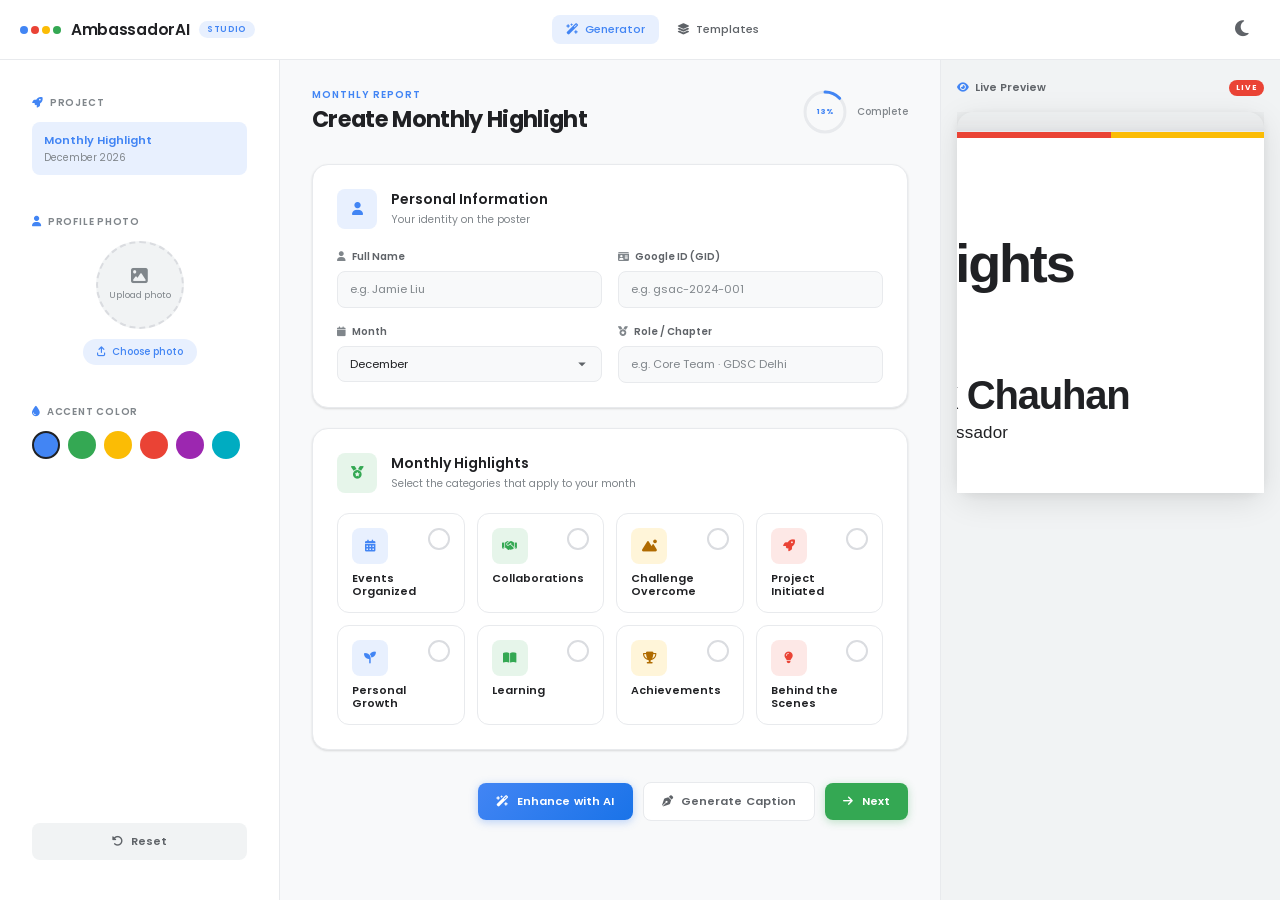
==== commit 9948c84b: "Version 2 complete" ====
--- a/frontend/src/pages/generator.html
+++ b/frontend/src/pages/generator.html
@@ -1,5 +1,6 @@
 <!DOCTYPE html>
 <html lang="en" data-theme="light">
+
 <head>
   <meta charset="UTF-8" />
   <meta name="viewport" content="width=device-width, initial-scale=1.0" />
@@ -7,7 +8,8 @@
 
   <link rel="preconnect" href="https://fonts.googleapis.com" />
   <link rel="preconnect" href="https://fonts.gstatic.com" crossorigin />
-  <link href="https://fonts.googleapis.com/css2?family=Poppins:wght@300;400;500;600;700&display=swap" rel="stylesheet" />
+  <link href="https://fonts.googleapis.com/css2?family=Poppins:wght@300;400;500;600;700&display=swap"
+    rel="stylesheet" />
 
   <link rel="stylesheet" href="https://cdnjs.cloudflare.com/ajax/libs/font-awesome/6.5.0/css/all.min.css" />
 
@@ -29,30 +31,25 @@
     </div>
 
     <nav class="header-nav" aria-label="Primary navigation">
+
       <button class="nav-btn nav-btn--active" aria-current="page">
         <i class="fa-solid fa-wand-magic-sparkles" aria-hidden="true"></i>
         Generator
       </button>
-      <button class="nav-btn">
+
+      <button class="nav-btn" onclick="window.location.href='templates.html'">
+
         <i class="fa-solid fa-layer-group" aria-hidden="true"></i>
         Templates
+
       </button>
-      <button class="nav-btn">
-        <i class="fa-solid fa-clock-rotate-left" aria-hidden="true"></i>
-        History
-      </button>
+
     </nav>
 
     <div class="header-actions">
       <button class="icon-btn" id="themeToggle" aria-label="Toggle dark mode" title="Toggle theme">
         <i class="fa-solid fa-moon" aria-hidden="true"></i>
       </button>
-      <button class="icon-btn" aria-label="Notifications" title="Notifications">
-        <i class="fa-solid fa-bell" aria-hidden="true"></i>
-      </button>
-      <div class="header-avatar" aria-label="User menu" title="User menu" tabindex="0">
-        <span>JL</span>
-      </div>
     </div>
   </header>
 
@@ -76,7 +73,8 @@
           <i class="fa-solid fa-user" aria-hidden="true"></i>
           Profile Photo
         </h3>
-        <div class="photo-upload-zone" id="photoUploadZone" role="button" tabindex="0" aria-label="Upload profile photo">
+        <div class="photo-upload-zone" id="photoUploadZone" role="button" tabindex="0"
+          aria-label="Upload profile photo">
           <div class="photo-preview" id="photoPreview">
             <div class="photo-placeholder">
               <i class="fa-solid fa-image" aria-hidden="true"></i>
@@ -90,41 +88,18 @@
           </button>
         </div>
       </section>
-
-      <section class="sidebar-section" aria-labelledby="template-heading">
-        <h3 class="sidebar-section-title" id="template-heading">
-          <i class="fa-solid fa-palette" aria-hidden="true"></i>
-          Poster Template
-        </h3>
-        <div class="template-grid" role="radiogroup" aria-label="Select poster template">
-          <div class="template-thumb template-thumb--active" data-template="classic" role="radio" aria-checked="true" tabindex="0">
-            <div class="thumb-preview thumb-preview--classic"></div>
-            <span>Classic</span>
-          </div>
-          <div class="template-thumb" data-template="modern" role="radio" aria-checked="false" tabindex="0">
-            <div class="thumb-preview thumb-preview--modern"></div>
-            <span>Modern</span>
-          </div>
-          <div class="template-thumb" data-template="bold" role="radio" aria-checked="false" tabindex="0">
-            <div class="thumb-preview thumb-preview--bold"></div>
-            <span>Bold</span>
-          </div>
-          <div class="template-thumb" data-template="minimal" role="radio" aria-checked="false" tabindex="0">
-            <div class="thumb-preview thumb-preview--minimal"></div>
-            <span>Minimal</span>
-          </div>
-        </div>
-      </section>
-
       <section class="sidebar-section" aria-labelledby="theme-heading">
         <h3 class="sidebar-section-title" id="theme-heading">
           <i class="fa-solid fa-droplet" aria-hidden="true"></i>
           Accent Color
         </h3>
         <div class="accent-swatches" role="radiogroup" aria-label="Select accent color">
-          <button class="swatch swatch--blue swatch--active" data-color="blue" aria-label="Google Blue" aria-pressed="true"></button>
-          <button class="swatch swatch--green" data-color="green" aria-label="Google Green" aria-pressed="false"></button>
-          <button class="swatch swatch--yellow" data-color="yellow" aria-label="Google Yellow" aria-pressed="false"></button>
+          <button class="swatch swatch--blue swatch--active" data-color="blue" aria-label="Google Blue"
+            aria-pressed="true"></button>
+          <button class="swatch swatch--green" data-color="green" aria-label="Google Green"
+            aria-pressed="false"></button>
+          <button class="swatch swatch--yellow" data-color="yellow" aria-label="Google Yellow"
+            aria-pressed="false"></button>
           <button class="swatch swatch--red" data-color="red" aria-label="Google Red" aria-pressed="false"></button>
           <button class="swatch swatch--purple" data-color="purple" aria-label="Purple" aria-pressed="false"></button>
           <button class="swatch swatch--teal" data-color="teal" aria-label="Teal" aria-pressed="false"></button>
@@ -132,7 +107,7 @@
       </section>
 
       <section class="sidebar-section sidebar-section--cta">
-        
+
         <button class="btn btn--reset" id="resetBtn" aria-label="Reset form">
           <i class="fa-solid fa-rotate-left" aria-hidden="true"></i>
           Reset
@@ -177,15 +152,8 @@
               <i class="fa-solid fa-user" aria-hidden="true"></i>
               Full Name
             </label>
-            <input
-              class="field-input"
-              type="text"
-              id="ambassadorName"
-              name="ambassadorName"
-              placeholder="e.g. Jamie Liu"
-              autocomplete="name"
-              data-preview="previewName"
-            />
+            <input class="field-input" type="text" id="ambassadorName" name="ambassadorName"
+              placeholder="e.g. Jamie Liu" autocomplete="name" data-preview="previewName" />
           </div>
 
           <div class="field-group">
@@ -193,14 +161,8 @@
               <i class="fa-solid fa-id-card" aria-hidden="true"></i>
               Google ID (GID)
             </label>
-            <input
-              class="field-input"
-              type="text"
-              id="ambassadorGid"
-              name="ambassadorGid"
-              placeholder="e.g. gsac-2024-001"
-              data-preview="previewGid"
-            />
+            <input class="field-input" type="text" id="ambassadorGid" name="ambassadorGid"
+              placeholder="e.g. gsac-2024-001" data-preview="previewGid" />
           </div>
 
           <div class="field-group">
@@ -208,12 +170,21 @@
               <i class="fa-solid fa-calendar" aria-hidden="true"></i>
               Month
             </label>
-            <select class="field-input field-select" id="ambassadorMonth" name="ambassadorMonth" data-preview="previewMonth">
+            <select class="field-input field-select" id="ambassadorMonth" name="ambassadorMonth"
+              data-preview="previewMonth">
               <option value="">Select month…</option>
-              <option>January</option><option>February</option><option>March</option>
-              <option>April</option><option>May</option><option>June</option>
-              <option>July</option><option>August</option><option>September</option>
-              <option>October</option><option>November</option><option selected>December</option>
+              <option>January</option>
+              <option>February</option>
+              <option>March</option>
+              <option>April</option>
+              <option>May</option>
+              <option>June</option>
+              <option>July</option>
+              <option>August</option>
+              <option>September</option>
+              <option>October</option>
+              <option>November</option>
+              <option selected>December</option>
             </select>
           </div>
 
@@ -222,14 +193,8 @@
               <i class="fa-solid fa-medal" aria-hidden="true"></i>
               Role / Chapter
             </label>
-            <input
-              class="field-input"
-              type="text"
-              id="ambassadorRole"
-              name="ambassadorRole"
-              placeholder="e.g. Core Team · GDSC Delhi"
-              data-preview="previewRole"
-            />
+            <input class="field-input" type="text" id="ambassadorRole" name="ambassadorRole"
+              placeholder="e.g. Core Team · GDSC Delhi" data-preview="previewRole" />
           </div>
         </div>
       </section>
@@ -253,7 +218,8 @@
                 <div class="highlight-icon highlight-icon--blue">
                   <i class="fa-solid fa-calendar-days" aria-hidden="true"></i>
                 </div>
-                <input class="highlight-checkbox" type="checkbox" id="hl-events" name="highlights" value="events" aria-label="Events Organized" />
+                <input class="highlight-checkbox" type="checkbox" id="hl-events" name="highlights" value="events"
+                  aria-label="Events Organized" />
                 <div class="highlight-checkmark" aria-hidden="true"><i class="fa-solid fa-check"></i></div>
               </div>
               <span class="highlight-card-name">Events Organized</span>
@@ -262,19 +228,25 @@
               <div class="expand-inner">
                 <div class="field-group">
                   <label class="field-label" for="events-title">Title</label>
-                  <input class="field-input" type="text" id="events-title" placeholder="e.g. AI Workshop on Gemini APIs" data-preview-highlight="events-title" />
-                </div>
-                <div class="field-group">
-                  <label class="field-label" for="events-desc">Description <span class="field-counter" id="events-desc-count">0 / 280</span></label>
-                  <textarea class="field-textarea" id="events-desc" rows="3" maxlength="280" placeholder="Describe what happened, attendees, and impact…" data-counter="events-desc-count" data-preview-highlight="events-desc"></textarea>
+                  <input class="field-input" type="text" id="events-title" placeholder="e.g. AI Workshop on Gemini APIs"
+                    data-preview-highlight="events-title" />
+                </div>
+                <div class="field-group">
+                  <label class="field-label" for="events-desc">Description <span class="field-counter"
+                      id="events-desc-count">0 / 280</span></label>
+                  <textarea class="field-textarea" id="events-desc" rows="3" maxlength="280"
+                    placeholder="Describe what happened, attendees, and impact…" data-counter="events-desc-count"
+                    data-preview-highlight="events-desc"></textarea>
                 </div>
                 <div class="field-row">
                   <div class="field-group field-group--flex">
-                    <label class="field-label" for="events-link"><i class="fa-solid fa-link" aria-hidden="true"></i> Link (optional)</label>
+                    <label class="field-label" for="events-link"><i class="fa-solid fa-link" aria-hidden="true"></i>
+                      Link (optional)</label>
                     <input class="field-input" type="url" id="events-link" placeholder="https://" />
                   </div>
                   <div class="field-group field-group--flex">
-                    <label class="field-label" for="events-img"><i class="fa-solid fa-image" aria-hidden="true"></i> Image (optional)</label>
+                    <label class="field-label" for="events-img"><i class="fa-solid fa-image" aria-hidden="true"></i>
+                      Image (optional)</label>
                     <input class="field-input field-file" type="file" id="events-img" accept="image/*" />
                   </div>
                 </div>
@@ -288,7 +260,8 @@
                 <div class="highlight-icon highlight-icon--green">
                   <i class="fa-solid fa-handshake" aria-hidden="true"></i>
                 </div>
-                <input class="highlight-checkbox" type="checkbox" id="hl-collab" name="highlights" value="collab" aria-label="Collaborations" />
+                <input class="highlight-checkbox" type="checkbox" id="hl-collab" name="highlights" value="collab"
+                  aria-label="Collaborations" />
                 <div class="highlight-checkmark" aria-hidden="true"><i class="fa-solid fa-check"></i></div>
               </div>
               <span class="highlight-card-name">Collaborations</span>
@@ -297,19 +270,25 @@
               <div class="expand-inner">
                 <div class="field-group">
                   <label class="field-label" for="collab-title">Title</label>
-                  <input class="field-input" type="text" id="collab-title" placeholder="e.g. Cross-campus AI Hackathon" data-preview-highlight="collab-title" />
-                </div>
-                <div class="field-group">
-                  <label class="field-label" for="collab-desc">Description <span class="field-counter" id="collab-desc-count">0 / 280</span></label>
-                  <textarea class="field-textarea" id="collab-desc" rows="3" maxlength="280" placeholder="Partners, outcomes, and your contribution…" data-counter="collab-desc-count" data-preview-highlight="collab-desc"></textarea>
+                  <input class="field-input" type="text" id="collab-title" placeholder="e.g. Cross-campus AI Hackathon"
+                    data-preview-highlight="collab-title" />
+                </div>
+                <div class="field-group">
+                  <label class="field-label" for="collab-desc">Description <span class="field-counter"
+                      id="collab-desc-count">0 / 280</span></label>
+                  <textarea class="field-textarea" id="collab-desc" rows="3" maxlength="280"
+                    placeholder="Partners, outcomes, and your contribution…" data-counter="collab-desc-count"
+                    data-preview-highlight="collab-desc"></textarea>
                 </div>
                 <div class="field-row">
                   <div class="field-group field-group--flex">
-                    <label class="field-label" for="collab-link"><i class="fa-solid fa-link" aria-hidden="true"></i> Link (optional)</label>
+                    <label class="field-label" for="collab-link"><i class="fa-solid fa-link" aria-hidden="true"></i>
+                      Link (optional)</label>
                     <input class="field-input" type="url" id="collab-link" placeholder="https://" />
                   </div>
                   <div class="field-group field-group--flex">
-                    <label class="field-label" for="collab-img"><i class="fa-solid fa-image" aria-hidden="true"></i> Image (optional)</label>
+                    <label class="field-label" for="collab-img"><i class="fa-solid fa-image" aria-hidden="true"></i>
+                      Image (optional)</label>
                     <input class="field-input field-file" type="file" id="collab-img" accept="image/*" />
                   </div>
                 </div>
@@ -323,7 +302,8 @@
                 <div class="highlight-icon highlight-icon--yellow">
                   <i class="fa-solid fa-mountain-sun" aria-hidden="true"></i>
                 </div>
-                <input class="highlight-checkbox" type="checkbox" id="hl-challenge" name="highlights" value="challenge" aria-label="Challenge Overcome" />
+                <input class="highlight-checkbox" type="checkbox" id="hl-challenge" name="highlights" value="challenge"
+                  aria-label="Challenge Overcome" />
                 <div class="highlight-checkmark" aria-hidden="true"><i class="fa-solid fa-check"></i></div>
               </div>
               <span class="highlight-card-name">Challenge Overcome</span>
@@ -332,19 +312,25 @@
               <div class="expand-inner">
                 <div class="field-group">
                   <label class="field-label" for="challenge-title">Title</label>
-                  <input class="field-input" type="text" id="challenge-title" placeholder="e.g. Pivoted event format last-minute" data-preview-highlight="challenge-title" />
-                </div>
-                <div class="field-group">
-                  <label class="field-label" for="challenge-desc">Description <span class="field-counter" id="challenge-desc-count">0 / 280</span></label>
-                  <textarea class="field-textarea" id="challenge-desc" rows="3" maxlength="280" placeholder="What was the challenge and how did you overcome it?" data-counter="challenge-desc-count" data-preview-highlight="challenge-desc"></textarea>
+                  <input class="field-input" type="text" id="challenge-title"
+                    placeholder="e.g. Pivoted event format last-minute" data-preview-highlight="challenge-title" />
+                </div>
+                <div class="field-group">
+                  <label class="field-label" for="challenge-desc">Description <span class="field-counter"
+                      id="challenge-desc-count">0 / 280</span></label>
+                  <textarea class="field-textarea" id="challenge-desc" rows="3" maxlength="280"
+                    placeholder="What was the challenge and how did you overcome it?"
+                    data-counter="challenge-desc-count" data-preview-highlight="challenge-desc"></textarea>
                 </div>
                 <div class="field-row">
                   <div class="field-group field-group--flex">
-                    <label class="field-label" for="challenge-link"><i class="fa-solid fa-link" aria-hidden="true"></i> Link (optional)</label>
+                    <label class="field-label" for="challenge-link"><i class="fa-solid fa-link" aria-hidden="true"></i>
+                      Link (optional)</label>
                     <input class="field-input" type="url" id="challenge-link" placeholder="https://" />
                   </div>
                   <div class="field-group field-group--flex">
-                    <label class="field-label" for="challenge-img"><i class="fa-solid fa-image" aria-hidden="true"></i> Image (optional)</label>
+                    <label class="field-label" for="challenge-img"><i class="fa-solid fa-image" aria-hidden="true"></i>
+                      Image (optional)</label>
                     <input class="field-input field-file" type="file" id="challenge-img" accept="image/*" />
                   </div>
                 </div>
@@ -358,7 +344,8 @@
                 <div class="highlight-icon highlight-icon--red">
                   <i class="fa-solid fa-rocket" aria-hidden="true"></i>
                 </div>
-                <input class="highlight-checkbox" type="checkbox" id="hl-project" name="highlights" value="project" aria-label="Project Initiated" />
+                <input class="highlight-checkbox" type="checkbox" id="hl-project" name="highlights" value="project"
+                  aria-label="Project Initiated" />
                 <div class="highlight-checkmark" aria-hidden="true"><i class="fa-solid fa-check"></i></div>
               </div>
               <span class="highlight-card-name">Project Initiated</span>
@@ -367,19 +354,25 @@
               <div class="expand-inner">
                 <div class="field-group">
                   <label class="field-label" for="project-title">Title</label>
-                  <input class="field-input" type="text" id="project-title" placeholder="e.g. Open-source AI Study Kit" data-preview-highlight="project-title" />
-                </div>
-                <div class="field-group">
-                  <label class="field-label" for="project-desc">Description <span class="field-counter" id="project-desc-count">0 / 280</span></label>
-                  <textarea class="field-textarea" id="project-desc" rows="3" maxlength="280" placeholder="Goal, tech stack, and current status…" data-counter="project-desc-count" data-preview-highlight="project-desc"></textarea>
+                  <input class="field-input" type="text" id="project-title" placeholder="e.g. Open-source AI Study Kit"
+                    data-preview-highlight="project-title" />
+                </div>
+                <div class="field-group">
+                  <label class="field-label" for="project-desc">Description <span class="field-counter"
+                      id="project-desc-count">0 / 280</span></label>
+                  <textarea class="field-textarea" id="project-desc" rows="3" maxlength="280"
+                    placeholder="Goal, tech stack, and current status…" data-counter="project-desc-count"
+                    data-preview-highlight="project-desc"></textarea>
                 </div>
                 <div class="field-row">
                   <div class="field-group field-group--flex">
-                    <label class="field-label" for="project-link"><i class="fa-solid fa-link" aria-hidden="true"></i> Link (optional)</label>
+                    <label class="field-label" for="project-link"><i class="fa-solid fa-link" aria-hidden="true"></i>
+                      Link (optional)</label>
                     <input class="field-input" type="url" id="project-link" placeholder="https://" />
                   </div>
                   <div class="field-group field-group--flex">
-                    <label class="field-label" for="project-img"><i class="fa-solid fa-image" aria-hidden="true"></i> Image (optional)</label>
+                    <label class="field-label" for="project-img"><i class="fa-solid fa-image" aria-hidden="true"></i>
+                      Image (optional)</label>
                     <input class="field-input field-file" type="file" id="project-img" accept="image/*" />
                   </div>
                 </div>
@@ -393,7 +386,8 @@
                 <div class="highlight-icon highlight-icon--blue">
                   <i class="fa-solid fa-seedling" aria-hidden="true"></i>
                 </div>
-                <input class="highlight-checkbox" type="checkbox" id="hl-growth" name="highlights" value="growth" aria-label="Personal Growth" />
+                <input class="highlight-checkbox" type="checkbox" id="hl-growth" name="highlights" value="growth"
+                  aria-label="Personal Growth" />
                 <div class="highlight-checkmark" aria-hidden="true"><i class="fa-solid fa-check"></i></div>
               </div>
               <span class="highlight-card-name">Personal Growth</span>
@@ -402,19 +396,25 @@
               <div class="expand-inner">
                 <div class="field-group">
                   <label class="field-label" for="growth-title">Title</label>
-                  <input class="field-input" type="text" id="growth-title" placeholder="e.g. Became a better public speaker" data-preview-highlight="growth-title" />
-                </div>
-                <div class="field-group">
-                  <label class="field-label" for="growth-desc">Description <span class="field-counter" id="growth-desc-count">0 / 280</span></label>
-                  <textarea class="field-textarea" id="growth-desc" rows="3" maxlength="280" placeholder="Reflect on how you grew this month…" data-counter="growth-desc-count" data-preview-highlight="growth-desc"></textarea>
+                  <input class="field-input" type="text" id="growth-title"
+                    placeholder="e.g. Became a better public speaker" data-preview-highlight="growth-title" />
+                </div>
+                <div class="field-group">
+                  <label class="field-label" for="growth-desc">Description <span class="field-counter"
+                      id="growth-desc-count">0 / 280</span></label>
+                  <textarea class="field-textarea" id="growth-desc" rows="3" maxlength="280"
+                    placeholder="Reflect on how you grew this month…" data-counter="growth-desc-count"
+                    data-preview-highlight="growth-desc"></textarea>
                 </div>
                 <div class="field-row">
                   <div class="field-group field-group--flex">
-                    <label class="field-label" for="growth-link"><i class="fa-solid fa-link" aria-hidden="true"></i> Link (optional)</label>
+                    <label class="field-label" for="growth-link"><i class="fa-solid fa-link" aria-hidden="true"></i>
+                      Link (optional)</label>
                     <input class="field-input" type="url" id="growth-link" placeholder="https://" />
                   </div>
                   <div class="field-group field-group--flex">
-                    <label class="field-label" for="growth-img"><i class="fa-solid fa-image" aria-hidden="true"></i> Image (optional)</label>
+                    <label class="field-label" for="growth-img"><i class="fa-solid fa-image" aria-hidden="true"></i>
+                      Image (optional)</label>
                     <input class="field-input field-file" type="file" id="growth-img" accept="image/*" />
                   </div>
                 </div>
@@ -428,7 +428,8 @@
                 <div class="highlight-icon highlight-icon--green">
                   <i class="fa-solid fa-book-open" aria-hidden="true"></i>
                 </div>
-                <input class="highlight-checkbox" type="checkbox" id="hl-learning" name="highlights" value="learning" aria-label="Learning" />
+                <input class="highlight-checkbox" type="checkbox" id="hl-learning" name="highlights" value="learning"
+                  aria-label="Learning" />
                 <div class="highlight-checkmark" aria-hidden="true"><i class="fa-solid fa-check"></i></div>
               </div>
               <span class="highlight-card-name">Learning</span>
@@ -437,19 +438,25 @@
               <div class="expand-inner">
                 <div class="field-group">
                   <label class="field-label" for="learning-title">Title</label>
-                  <input class="field-input" type="text" id="learning-title" placeholder="e.g. Completed Gemini API pathway" data-preview-highlight="learning-title" />
-                </div>
-                <div class="field-group">
-                  <label class="field-label" for="learning-desc">Description <span class="field-counter" id="learning-desc-count">0 / 280</span></label>
-                  <textarea class="field-textarea" id="learning-desc" rows="3" maxlength="280" placeholder="What did you learn and how will you apply it?" data-counter="learning-desc-count" data-preview-highlight="learning-desc"></textarea>
+                  <input class="field-input" type="text" id="learning-title"
+                    placeholder="e.g. Completed Gemini API pathway" data-preview-highlight="learning-title" />
+                </div>
+                <div class="field-group">
+                  <label class="field-label" for="learning-desc">Description <span class="field-counter"
+                      id="learning-desc-count">0 / 280</span></label>
+                  <textarea class="field-textarea" id="learning-desc" rows="3" maxlength="280"
+                    placeholder="What did you learn and how will you apply it?" data-counter="learning-desc-count"
+                    data-preview-highlight="learning-desc"></textarea>
                 </div>
                 <div class="field-row">
                   <div class="field-group field-group--flex">
-                    <label class="field-label" for="learning-link"><i class="fa-solid fa-link" aria-hidden="true"></i> Link (optional)</label>
+                    <label class="field-label" for="learning-link"><i class="fa-solid fa-link" aria-hidden="true"></i>
+                      Link (optional)</label>
                     <input class="field-input" type="url" id="learning-link" placeholder="https://" />
                   </div>
                   <div class="field-group field-group--flex">
-                    <label class="field-label" for="learning-img"><i class="fa-solid fa-image" aria-hidden="true"></i> Image (optional)</label>
+                    <label class="field-label" for="learning-img"><i class="fa-solid fa-image" aria-hidden="true"></i>
+                      Image (optional)</label>
                     <input class="field-input field-file" type="file" id="learning-img" accept="image/*" />
                   </div>
                 </div>
@@ -463,7 +470,8 @@
                 <div class="highlight-icon highlight-icon--yellow">
                   <i class="fa-solid fa-trophy" aria-hidden="true"></i>
                 </div>
-                <input class="highlight-checkbox" type="checkbox" id="hl-achievements" name="highlights" value="achievements" aria-label="Achievements" />
+                <input class="highlight-checkbox" type="checkbox" id="hl-achievements" name="highlights"
+                  value="achievements" aria-label="Achievements" />
                 <div class="highlight-checkmark" aria-hidden="true"><i class="fa-solid fa-check"></i></div>
               </div>
               <span class="highlight-card-name">Achievements</span>
@@ -472,19 +480,25 @@
               <div class="expand-inner">
                 <div class="field-group">
                   <label class="field-label" for="achievements-title">Title</label>
-                  <input class="field-input" type="text" id="achievements-title" placeholder="e.g. Reached 1000 community members" data-preview-highlight="achievements-title" />
-                </div>
-                <div class="field-group">
-                  <label class="field-label" for="achievements-desc">Description <span class="field-counter" id="achievements-desc-count">0 / 280</span></label>
-                  <textarea class="field-textarea" id="achievements-desc" rows="3" maxlength="280" placeholder="Describe the achievement and its significance…" data-counter="achievements-desc-count" data-preview-highlight="achievements-desc"></textarea>
+                  <input class="field-input" type="text" id="achievements-title"
+                    placeholder="e.g. Reached 1000 community members" data-preview-highlight="achievements-title" />
+                </div>
+                <div class="field-group">
+                  <label class="field-label" for="achievements-desc">Description <span class="field-counter"
+                      id="achievements-desc-count">0 / 280</span></label>
+                  <textarea class="field-textarea" id="achievements-desc" rows="3" maxlength="280"
+                    placeholder="Describe the achievement and its significance…" data-counter="achievements-desc-count"
+                    data-preview-highlight="achievements-desc"></textarea>
                 </div>
                 <div class="field-row">
                   <div class="field-group field-group--flex">
-                    <label class="field-label" for="achievements-link"><i class="fa-solid fa-link" aria-hidden="true"></i> Link (optional)</label>
+                    <label class="field-label" for="achievements-link"><i class="fa-solid fa-link"
+                        aria-hidden="true"></i> Link (optional)</label>
                     <input class="field-input" type="url" id="achievements-link" placeholder="https://" />
                   </div>
                   <div class="field-group field-group--flex">
-                    <label class="field-label" for="achievements-img"><i class="fa-solid fa-image" aria-hidden="true"></i> Image (optional)</label>
+                    <label class="field-label" for="achievements-img"><i class="fa-solid fa-image"
+                        aria-hidden="true"></i> Image (optional)</label>
                     <input class="field-input field-file" type="file" id="achievements-img" accept="image/*" />
                   </div>
                 </div>
@@ -498,7 +512,8 @@
                 <div class="highlight-icon highlight-icon--red">
                   <i class="fa-solid fa-lightbulb" aria-hidden="true"></i>
                 </div>
-                <input class="highlight-checkbox" type="checkbox" id="hl-bts" name="highlights" value="bts" aria-label="Behind the Scenes" />
+                <input class="highlight-checkbox" type="checkbox" id="hl-bts" name="highlights" value="bts"
+                  aria-label="Behind the Scenes" />
                 <div class="highlight-checkmark" aria-hidden="true"><i class="fa-solid fa-check"></i></div>
               </div>
               <span class="highlight-card-name">Behind the Scenes</span>
@@ -507,19 +522,25 @@
               <div class="expand-inner">
                 <div class="field-group">
                   <label class="field-label" for="bts-title">Title</label>
-                  <input class="field-input" type="text" id="bts-title" placeholder="e.g. Late nights building the event platform" data-preview-highlight="bts-title" />
-                </div>
-                <div class="field-group">
-                  <label class="field-label" for="bts-desc">Description <span class="field-counter" id="bts-desc-count">0 / 280</span></label>
-                  <textarea class="field-textarea" id="bts-desc" rows="3" maxlength="280" placeholder="Share what happens when the cameras are off…" data-counter="bts-desc-count" data-preview-highlight="bts-desc"></textarea>
+                  <input class="field-input" type="text" id="bts-title"
+                    placeholder="e.g. Late nights building the event platform" data-preview-highlight="bts-title" />
+                </div>
+                <div class="field-group">
+                  <label class="field-label" for="bts-desc">Description <span class="field-counter"
+                      id="bts-desc-count">0 / 280</span></label>
+                  <textarea class="field-textarea" id="bts-desc" rows="3" maxlength="280"
+                    placeholder="Share what happens when the cameras are off…" data-counter="bts-desc-count"
+                    data-preview-highlight="bts-desc"></textarea>
                 </div>
                 <div class="field-row">
                   <div class="field-group field-group--flex">
-                    <label class="field-label" for="bts-link"><i class="fa-solid fa-link" aria-hidden="true"></i> Link (optional)</label>
+                    <label class="field-label" for="bts-link"><i class="fa-solid fa-link" aria-hidden="true"></i> Link
+                      (optional)</label>
                     <input class="field-input" type="url" id="bts-link" placeholder="https://" />
                   </div>
                   <div class="field-group field-group--flex">
-                    <label class="field-label" for="bts-img"><i class="fa-solid fa-image" aria-hidden="true"></i> Image (optional)</label>
+                    <label class="field-label" for="bts-img"><i class="fa-solid fa-image" aria-hidden="true"></i> Image
+                      (optional)</label>
                     <input class="field-input field-file" type="file" id="bts-img" accept="image/*" />
                   </div>
                 </div>
@@ -531,22 +552,22 @@
 
       <div class="workspace-footer">
 
-    <button class="btn btn--enhance" id="generateBtn">
-        <i class="fa-solid fa-wand-magic-sparkles"></i>
-        Enhance with AI
-    </button>
-
-    <button class="btn btn--caption" id="captionBtn">
-        <i class="fa-solid fa-pen-nib"></i>
-        Generate Caption
-    </button>
-
-    <button class="btn btn--download" id="downloadBtn">
-        <i class="fa-solid fa-download"></i>
-        Download PNG
-    </button>
-
-</div>
+        <button class="btn btn--enhance" id="generateBtn">
+          <i class="fa-solid fa-wand-magic-sparkles"></i>
+          Enhance with AI
+        </button>
+
+        <button class="btn btn--caption" id="captionBtn">
+          <i class="fa-solid fa-pen-nib"></i>
+          Generate Caption
+        </button>
+
+        <button class="btn btn--download" id="nextBtn">
+          <i class="fa-solid fa-arrow-right"></i>
+          Next
+        </button>
+
+      </div>
 
     </main>
     <aside class="preview-panel" aria-label="Live poster preview">
@@ -607,218 +628,204 @@
           </div>
 
         </div>
-  <div id="googlePosterContainer" >
-    <div class="gp-stage" aria-label="Poster preview stage">
-
-    <article
-      class="gp-poster"
-      id="gp-poster-root"
-      role="img"
-      aria-label="Monthly Highlights poster for Abhishek Chauhan, June 2026"
-    >
-
-      <header class="gp-header" role="banner">
-        <div class="gp-stripe" aria-hidden="true">
-          <span class="gp-stripe__seg gp-stripe__seg--blue"></span>
-          <span class="gp-stripe__seg gp-stripe__seg--red"></span>
-          <span class="gp-stripe__seg gp-stripe__seg--yellow"></span>
-          <span class="gp-stripe__seg gp-stripe__seg--green"></span>
-        </div>
-
-        <div class="gp-header__inner">
-          <div class="gp-wordmark" aria-label="Google branding">
-            <span class="gp-wordmark__dot gp-wordmark__dot--blue"  aria-hidden="true"></span>
-            <span class="gp-wordmark__dot gp-wordmark__dot--red"   aria-hidden="true"></span>
-            <span class="gp-wordmark__dot gp-wordmark__dot--yellow" aria-hidden="true"></span>
-            <span class="gp-wordmark__dot gp-wordmark__dot--green" aria-hidden="true"></span>
-            <span class="gp-wordmark__text">Google</span>
-          </div>
-
-          <hgroup class="gp-header__titles">
-            <p class="gp-header__eyebrow">Student Ambassador Program</p>
-            <h1 class="gp-header__headline" id="gp-headline">Monthly Highlights</h1>
-          </hgroup>
-        </div>
-      </header>
-
-      <div class="gp-divider gp-divider--gradient" role="separator" aria-hidden="true"></div>
-
-      <section
-        class="gp-profile"
-        aria-labelledby="gp-profile-name"
-        id="gp-profile-section"
-        >
-        <span class="gp-profile__month-mark" id="gp-month-mark" aria-hidden="true">06</span>
-        <figure class="gp-avatar-wrap">
-          <img
-            class="gp-avatar"
-            id="gp-avatar-img"
-            src="https://ui-avatars.com/api/?name=Abhishek+Chauhan&size=240&background=4285F4&color=ffffff&bold=true&font-size=0.4"
-            alt="Profile photo of Abhishek Chauhan"
-            width="120"
-            height="120"
-          />
-        </figure>
-
-        <div class="gp-profile__identity">
-          <h2 class="gp-profile__name" id="gp-profile-name" data-gp-field="name">
-            Abhishek Chauhan
-          </h2>
-          <p class="gp-profile__role" id="gp-profile-role" data-gp-field="role">
-            Google Student Ambassador
-          </p>
-          <p class="gp-profile__month" id="gp-profile-month" data-gp-field="month">
-            <i class="fa-regular fa-calendar" aria-hidden="true"></i>
-            June 2026
-          </p>
-        </div>
-      </section>
-
-      <div class="gp-divider" role="separator" aria-hidden="true"></div>
-
-      <section
-        class="gp-highlights"
-        aria-labelledby="gp-highlights-heading"
-        id="gp-highlights-section"
-      >
-        <h2 class="gp-highlights__heading" id="gp-highlights-heading">
-          <span class="gp-highlights__heading-accent" aria-hidden="true"></span>
-          Highlights
-        </h2>
-        <div class="gp-cards" id="gp-cards-container" role="list">
-
-          <article class="gp-card gp-card--blue gp-fade-in" role="listitem" data-gp-index="0">
-            <div class="gp-card__icon-wrap gp-card__icon-wrap--blue" aria-hidden="true">
-              <i class="fa-solid fa-microphone-lines"></i>
-            </div>
-            <div class="gp-card__content">
-              <h3 class="gp-card__title" data-gp-field="highlight-title">
-                Conducted AI Workshop
-              </h3>
-              <p class="gp-card__desc" data-gp-field="highlight-desc">
-                Led a hands-on workshop introducing 60+ students to Gemini APIs and responsible AI development practices.
-              </p>
-            </div>
-            <span class="gp-card__check" aria-hidden="true">
-              <i class="fa-solid fa-check"></i>
-            </span>
-          </article>
-
-          <article class="gp-card gp-card--green gp-fade-in" role="listitem" data-gp-index="1" style="animation-delay:.08s">
-            <div class="gp-card__icon-wrap gp-card__icon-wrap--green" aria-hidden="true">
-              <i class="fa-solid fa-people-group"></i>
-            </div>
-            <div class="gp-card__content">
-              <h3 class="gp-card__title" data-gp-field="highlight-title">
-                Mentored Students
-              </h3>
-              <p class="gp-card__desc" data-gp-field="highlight-desc">
-                Provided one-on-one mentorship to 15 aspiring developers, guiding career paths in cloud and AI.
-              </p>
-            </div>
-            <span class="gp-card__check" aria-hidden="true">
-              <i class="fa-solid fa-check"></i>
-            </span>
-          </article>
-
-          <article class="gp-card gp-card--red gp-fade-in" role="listitem" data-gp-index="2" style="animation-delay:.16s">
-            <div class="gp-card__icon-wrap gp-card__icon-wrap--red" aria-hidden="true">
-              <i class="fa-solid fa-calendar-star"></i>
-            </div>
-            <div class="gp-card__content">
-              <h3 class="gp-card__title" data-gp-field="highlight-title">
-                Organized Community Events
-              </h3>
-              <p class="gp-card__desc" data-gp-field="highlight-desc">
-                Planned and executed two chapter meetups, bringing together 120+ local tech enthusiasts.
-              </p>
-            </div>
-            <span class="gp-card__check" aria-hidden="true">
-              <i class="fa-solid fa-check"></i>
-            </span>
-          </article>
-
-          <article class="gp-card gp-card--blue gp-fade-in" role="listitem" data-gp-index="3" style="animation-delay:.24s">
-            <div class="gp-card__icon-wrap gp-card__icon-wrap--blue" aria-hidden="true">
-              <i class="fa-solid fa-wand-magic-sparkles"></i>
-            </div>
-            <div class="gp-card__content">
-              <h3 class="gp-card__title" data-gp-field="highlight-title">
-                Built AI Portfolio Generator
-              </h3>
-              <p class="gp-card__desc" data-gp-field="highlight-desc">
-                Developed a full-stack tool using Spring Boot and Gemini to auto-generate ambassador portfolios.
-              </p>
-            </div>
-            <span class="gp-card__check" aria-hidden="true">
-              <i class="fa-solid fa-check"></i>
-            </span>
-          </article>
-
-          <article class="gp-card gp-card--yellow gp-fade-in" role="listitem" data-gp-index="4" style="animation-delay:.32s">
-            <div class="gp-card__icon-wrap gp-card__icon-wrap--yellow" aria-hidden="true">
-              <i class="fa-solid fa-chalkboard-user"></i>
-            </div>
-            <div class="gp-card__content">
-              <h3 class="gp-card__title" data-gp-field="highlight-title">
-                Hosted Technical Sessions
-              </h3>
-              <p class="gp-card__desc" data-gp-field="highlight-desc">
-                Delivered three technical deep-dives on Firebase, Vertex AI, and Google Cloud architecture patterns.
-              </p>
-            </div>
-            <span class="gp-card__check" aria-hidden="true">
-              <i class="fa-solid fa-check"></i>
-            </span>
-          </article>
-
-        </div>
-      </section>
-
-      <div class="gp-divider" role="separator" aria-hidden="true"></div>
-
-      <footer class="gp-footer" id="gp-footer-section" role="contentinfo">
-
-        <div class="gp-footer__inner">
-          <div class="gp-footer__brand">
-            <div class="gp-footer__dots" aria-hidden="true">
-              <span class="gp-footer__dot gp-footer__dot--blue"></span>
-              <span class="gp-footer__dot gp-footer__dot--red"></span>
-              <span class="gp-footer__dot gp-footer__dot--yellow"></span>
-              <span class="gp-footer__dot gp-footer__dot--green"></span>
-            </div>
-            <span class="gp-footer__program">Student Ambassador Program</span>
-          </div>
-
-          <p class="gp-footer__tag" id="gp-footer-tag">#BuildWithAI</p>
-        </div>
-
-        <div class="gp-stripe gp-stripe--footer" aria-hidden="true">
-          <span class="gp-stripe__seg gp-stripe__seg--blue"></span>
-          <span class="gp-stripe__seg gp-stripe__seg--red"></span>
-          <span class="gp-stripe__seg gp-stripe__seg--yellow"></span>
-          <span class="gp-stripe__seg gp-stripe__seg--green"></span>
-        </div>
-      </footer>
-    </article>
-  </div>
-  </div>
+        <div id="googlePosterContainer">
+          <div class="gp-stage" aria-label="Poster preview stage">
+
+            <article class="gp-poster" id="gp-poster-root" role="img"
+              aria-label="Monthly Highlights poster for Abhishek Chauhan, June 2026">
+
+              <header class="gp-header" role="banner">
+                <div class="gp-stripe" aria-hidden="true">
+                  <span class="gp-stripe__seg gp-stripe__seg--blue"></span>
+                  <span class="gp-stripe__seg gp-stripe__seg--red"></span>
+                  <span class="gp-stripe__seg gp-stripe__seg--yellow"></span>
+                  <span class="gp-stripe__seg gp-stripe__seg--green"></span>
+                </div>
+
+                <div class="gp-header__inner">
+                  <div class="gp-wordmark" aria-label="Google branding">
+                    <span class="gp-wordmark__dot gp-wordmark__dot--blue" aria-hidden="true"></span>
+                    <span class="gp-wordmark__dot gp-wordmark__dot--red" aria-hidden="true"></span>
+                    <span class="gp-wordmark__dot gp-wordmark__dot--yellow" aria-hidden="true"></span>
+                    <span class="gp-wordmark__dot gp-wordmark__dot--green" aria-hidden="true"></span>
+                    <span class="gp-wordmark__text">Google</span>
+                  </div>
+
+                  <hgroup class="gp-header__titles">
+                    <p class="gp-header__eyebrow">Student Ambassador Program</p>
+                    <h1 class="gp-header__headline" id="gp-headline">Monthly Highlights</h1>
+                  </hgroup>
+                </div>
+              </header>
+
+              <div class="gp-divider gp-divider--gradient" role="separator" aria-hidden="true"></div>
+
+              <section class="gp-profile" aria-labelledby="gp-profile-name" id="gp-profile-section">
+                <span class="gp-profile__month-mark" id="gp-month-mark" aria-hidden="true">06</span>
+                <figure class="gp-avatar-wrap">
+                  <img class="gp-avatar" id="gp-avatar-img"
+                    src="https://ui-avatars.com/api/?name=Abhishek+Chauhan&size=240&background=4285F4&color=ffffff&bold=true&font-size=0.4"
+                    alt="Profile photo of Abhishek Chauhan" width="120" height="120" />
+                </figure>
+
+                <div class="gp-profile__identity">
+                  <h2 class="gp-profile__name" id="gp-profile-name" data-gp-field="name">
+                    Abhishek Chauhan
+                  </h2>
+                  <p class="gp-profile__role" id="gp-profile-role" data-gp-field="role">
+                    Google Student Ambassador
+                  </p>
+                  <p class="gp-profile__month" id="gp-profile-month" data-gp-field="month">
+                    <i class="fa-regular fa-calendar" aria-hidden="true"></i>
+                    June 2026
+                  </p>
+                </div>
+              </section>
+
+              <div class="gp-divider" role="separator" aria-hidden="true"></div>
+
+              <section class="gp-highlights" aria-labelledby="gp-highlights-heading" id="gp-highlights-section">
+                <h2 class="gp-highlights__heading" id="gp-highlights-heading">
+                  <span class="gp-highlights__heading-accent" aria-hidden="true"></span>
+                  Highlights
+                </h2>
+                <div class="gp-cards" id="gp-cards-container" role="list">
+
+                  <article class="gp-card gp-card--blue gp-fade-in" role="listitem" data-gp-index="0">
+                    <div class="gp-card__icon-wrap gp-card__icon-wrap--blue" aria-hidden="true">
+                      <i class="fa-solid fa-microphone-lines"></i>
+                    </div>
+                    <div class="gp-card__content">
+                      <h3 class="gp-card__title" data-gp-field="highlight-title">
+                        Conducted AI Workshop
+                      </h3>
+                      <p class="gp-card__desc" data-gp-field="highlight-desc">
+                        Led a hands-on workshop introducing 60+ students to Gemini APIs and responsible AI development
+                        practices.
+                      </p>
+                    </div>
+                    <span class="gp-card__check" aria-hidden="true">
+                      <i class="fa-solid fa-check"></i>
+                    </span>
+                  </article>
+
+                  <article class="gp-card gp-card--green gp-fade-in" role="listitem" data-gp-index="1"
+                    style="animation-delay:.08s">
+                    <div class="gp-card__icon-wrap gp-card__icon-wrap--green" aria-hidden="true">
+                      <i class="fa-solid fa-people-group"></i>
+                    </div>
+                    <div class="gp-card__content">
+                      <h3 class="gp-card__title" data-gp-field="highlight-title">
+                        Mentored Students
+                      </h3>
+                      <p class="gp-card__desc" data-gp-field="highlight-desc">
+                        Provided one-on-one mentorship to 15 aspiring developers, guiding career paths in cloud and AI.
+                      </p>
+                    </div>
+                    <span class="gp-card__check" aria-hidden="true">
+                      <i class="fa-solid fa-check"></i>
+                    </span>
+                  </article>
+
+                  <article class="gp-card gp-card--red gp-fade-in" role="listitem" data-gp-index="2"
+                    style="animation-delay:.16s">
+                    <div class="gp-card__icon-wrap gp-card__icon-wrap--red" aria-hidden="true">
+                      <i class="fa-solid fa-calendar-star"></i>
+                    </div>
+                    <div class="gp-card__content">
+                      <h3 class="gp-card__title" data-gp-field="highlight-title">
+                        Organized Community Events
+                      </h3>
+                      <p class="gp-card__desc" data-gp-field="highlight-desc">
+                        Planned and executed two chapter meetups, bringing together 120+ local tech enthusiasts.
+                      </p>
+                    </div>
+                    <span class="gp-card__check" aria-hidden="true">
+                      <i class="fa-solid fa-check"></i>
+                    </span>
+                  </article>
+
+                  <article class="gp-card gp-card--blue gp-fade-in" role="listitem" data-gp-index="3"
+                    style="animation-delay:.24s">
+                    <div class="gp-card__icon-wrap gp-card__icon-wrap--blue" aria-hidden="true">
+                      <i class="fa-solid fa-wand-magic-sparkles"></i>
+                    </div>
+                    <div class="gp-card__content">
+                      <h3 class="gp-card__title" data-gp-field="highlight-title">
+                        Built AI Portfolio Generator
+                      </h3>
+                      <p class="gp-card__desc" data-gp-field="highlight-desc">
+                        Developed a full-stack tool using Spring Boot and Gemini to auto-generate ambassador portfolios.
+                      </p>
+                    </div>
+                    <span class="gp-card__check" aria-hidden="true">
+                      <i class="fa-solid fa-check"></i>
+                    </span>
+                  </article>
+
+                  <article class="gp-card gp-card--yellow gp-fade-in" role="listitem" data-gp-index="4"
+                    style="animation-delay:.32s">
+                    <div class="gp-card__icon-wrap gp-card__icon-wrap--yellow" aria-hidden="true">
+                      <i class="fa-solid fa-chalkboard-user"></i>
+                    </div>
+                    <div class="gp-card__content">
+                      <h3 class="gp-card__title" data-gp-field="highlight-title">
+                        Hosted Technical Sessions
+                      </h3>
+                      <p class="gp-card__desc" data-gp-field="highlight-desc">
+                        Delivered three technical deep-dives on Firebase, Vertex AI, and Google Cloud architecture
+                        patterns.
+                      </p>
+                    </div>
+                    <span class="gp-card__check" aria-hidden="true">
+                      <i class="fa-solid fa-check"></i>
+                    </span>
+                  </article>
+
+                </div>
+              </section>
+
+              <div class="gp-divider" role="separator" aria-hidden="true"></div>
+
+              <footer class="gp-footer" id="gp-footer-section" role="contentinfo">
+
+                <div class="gp-footer__inner">
+                  <div class="gp-footer__brand">
+                    <div class="gp-footer__dots" aria-hidden="true">
+                      <span class="gp-footer__dot gp-footer__dot--blue"></span>
+                      <span class="gp-footer__dot gp-footer__dot--red"></span>
+                      <span class="gp-footer__dot gp-footer__dot--yellow"></span>
+                      <span class="gp-footer__dot gp-footer__dot--green"></span>
+                    </div>
+                    <span class="gp-footer__program">Student Ambassador Program</span>
+                  </div>
+
+                  <p class="gp-footer__tag" id="gp-footer-tag">#BuildWithAI</p>
+                </div>
+
+                <div class="gp-stripe gp-stripe--footer" aria-hidden="true">
+                  <span class="gp-stripe__seg gp-stripe__seg--blue"></span>
+                  <span class="gp-stripe__seg gp-stripe__seg--red"></span>
+                  <span class="gp-stripe__seg gp-stripe__seg--yellow"></span>
+                  <span class="gp-stripe__seg gp-stripe__seg--green"></span>
+                </div>
+              </footer>
+            </article>
+          </div>
+        </div>
       </div>
       <div class="caption-box" id="captionBox" hidden>
         <div class="caption-box-header">
 
-    <div class="caption-title">
-        <i class="fa-solid fa-pen-nib" aria-hidden="true"></i>
-        Generated Caption
-    </div>
-    <button
-        type="button"
-        id="copyCaptionBtn"
-        class="caption-copy-btn">
-        <i class="fa-regular fa-copy"></i>
-        Copy
-    </button>
-    </div>
+          <div class="caption-title">
+            <i class="fa-solid fa-pen-nib" aria-hidden="true"></i>
+            Generated Caption
+          </div>
+          <button type="button" id="copyCaptionBtn" class="caption-copy-btn">
+            <i class="fa-regular fa-copy"></i>
+            Copy
+          </button>
+        </div>
         <p class="caption-text" id="captionText"></p>
       </div>
     </aside>
@@ -827,4 +834,5 @@
   <script src="https://cdn.jsdelivr.net/npm/html2canvas@1.4.1/dist/html2canvas.min.js"></script>
   <script src="../js/script.js"></script>
 </body>
+
 </html>
--- a/frontend/src/css/style.css
+++ b/frontend/src/css/style.css
@@ -1,52 +1,64 @@
-*, *::before, *::after { box-sizing: border-box; margin: 0; padding: 0; }
+*,
+*::before,
+*::after {
+  box-sizing: border-box;
+  margin: 0;
+  padding: 0;
+}
+
 :root {
-  --c-blue:    #4285F4;
-  --c-green:   #34A853;
-  --c-yellow:  #FBBC05;
-  --c-red:     #EA4335;
-  --c-purple:  #9C27B0;
-  --c-teal:    #00ACC1;
-  --bg:        #F8F9FA;
-  --surface:   #FFFFFF;
+  --c-blue: #4285F4;
+  --c-green: #34A853;
+  --c-yellow: #FBBC05;
+  --c-red: #EA4335;
+  --c-purple: #9C27B0;
+  --c-teal: #00ACC1;
+  --bg: #F8F9FA;
+  --surface: #FFFFFF;
   --surface-2: #F1F3F4;
-  --text:      #202124;
-  --text-2:    #5F6368;
-  --text-3:    #80868B;
-  --border:    #E8EAED;
-  --border-2:  #DADCE0;
-  --accent:    #4285F4;
+  --text: #202124;
+  --text-2: #5F6368;
+  --text-3: #80868B;
+  --border: #E8EAED;
+  --border-2: #DADCE0;
+  --accent: #4285F4;
   --accent-bg: #E8F0FE;
-  --accent-light: rgba(66,133,244,.12);
+  --accent-light: rgba(66, 133, 244, .12);
   --sidebar-w: 280px;
   --preview-w: 340px;
-  --header-h:  60px;
+  --header-h: 60px;
   --radius-sm: 8px;
   --radius-md: 12px;
   --radius-lg: 16px;
   --radius-xl: 24px;
-  --shadow-sm: 0 1px 3px rgba(0,0,0,.08), 0 1px 2px rgba(0,0,0,.06);
-  --shadow-md: 0 4px 16px rgba(0,0,0,.08), 0 1px 4px rgba(0,0,0,.06);
-  --shadow-lg: 0 8px 32px rgba(0,0,0,.10), 0 2px 8px rgba(0,0,0,.06);
-  --tr:  .2s cubic-bezier(.4,0,.2,1);
-  --tr-slow: .35s cubic-bezier(.4,0,.2,1);
+  --shadow-sm: 0 1px 3px rgba(0, 0, 0, .08), 0 1px 2px rgba(0, 0, 0, .06);
+  --shadow-md: 0 4px 16px rgba(0, 0, 0, .08), 0 1px 4px rgba(0, 0, 0, .06);
+  --shadow-lg: 0 8px 32px rgba(0, 0, 0, .10), 0 2px 8px rgba(0, 0, 0, .06);
+  --tr: .2s cubic-bezier(.4, 0, .2, 1);
+  --tr-slow: .35s cubic-bezier(.4, 0, .2, 1);
   --font: 'Poppins', sans-serif;
 }
+
 [data-theme="dark"] {
-  --bg:        #1A1A2E;
-  --surface:   #16213E;
+  --bg: #1A1A2E;
+  --surface: #16213E;
   --surface-2: #0F3460;
-  --text:      #E8EAED;
-  --text-2:    #9AA0A6;
-  --text-3:    #5F6368;
-  --border:    #3C4043;
-  --border-2:  #5F6368;
-  --shadow-sm: 0 1px 3px rgba(0,0,0,.4);
-  --shadow-md: 0 4px 16px rgba(0,0,0,.4);
-  --shadow-lg: 0 8px 32px rgba(0,0,0,.5);
-  --accent-bg: rgba(66,133,244,.2);
-  --accent-light: rgba(66,133,244,.18);
-}
-html { font-size: 14px; }
+  --text: #E8EAED;
+  --text-2: #9AA0A6;
+  --text-3: #5F6368;
+  --border: #3C4043;
+  --border-2: #5F6368;
+  --shadow-sm: 0 1px 3px rgba(0, 0, 0, .4);
+  --shadow-md: 0 4px 16px rgba(0, 0, 0, .4);
+  --shadow-lg: 0 8px 32px rgba(0, 0, 0, .5);
+  --accent-bg: rgba(66, 133, 244, .2);
+  --accent-light: rgba(66, 133, 244, .18);
+}
+
+html {
+  font-size: 14px;
+}
+
 body {
   font-family: var(--font);
   background: var(--bg);
@@ -57,15 +69,30 @@
   overflow: hidden;
   -webkit-font-smoothing: antialiased;
 }
-::-webkit-scrollbar { width: 6px; }
-::-webkit-scrollbar-track { background: transparent; }
-::-webkit-scrollbar-thumb { background: var(--border-2); border-radius: 3px; }
-::-webkit-scrollbar-thumb:hover { background: var(--text-3); }
+
+::-webkit-scrollbar {
+  width: 6px;
+}
+
+::-webkit-scrollbar-track {
+  background: transparent;
+}
+
+::-webkit-scrollbar-thumb {
+  background: var(--border-2);
+  border-radius: 3px;
+}
+
+::-webkit-scrollbar-thumb:hover {
+  background: var(--text-3);
+}
+
 :focus-visible {
   outline: 2px solid var(--accent);
   outline-offset: 2px;
   border-radius: var(--radius-sm);
 }
+
 .app-header {
   height: var(--header-h);
   background: var(--surface);
@@ -80,32 +107,49 @@
   z-index: 100;
   flex-shrink: 0;
 }
+
 .header-brand {
   display: flex;
   align-items: center;
   gap: 10px;
   flex-shrink: 0;
 }
+
 .header-logo {
   display: flex;
   align-items: center;
   gap: 3px;
 }
+
 .logo-dot {
   width: 8px;
   height: 8px;
   border-radius: 50%;
 }
-.logo-dot--blue   { background: var(--c-blue); }
-.logo-dot--red    { background: var(--c-red); }
-.logo-dot--yellow { background: var(--c-yellow); }
-.logo-dot--green  { background: var(--c-green); }
+
+.logo-dot--blue {
+  background: var(--c-blue);
+}
+
+.logo-dot--red {
+  background: var(--c-red);
+}
+
+.logo-dot--yellow {
+  background: var(--c-yellow);
+}
+
+.logo-dot--green {
+  background: var(--c-green);
+}
+
 .header-title {
   font-size: 1.1rem;
   font-weight: 600;
   color: var(--text);
   letter-spacing: -.02em;
 }
+
 .header-badge {
   font-size: .6rem;
   font-weight: 600;
@@ -116,11 +160,14 @@
   letter-spacing: .05em;
   text-transform: uppercase;
 }
+
 .header-nav {
   display: flex;
   align-items: center;
   gap: 4px;
-}
+  transform: translateX(-77px);
+}
+
 .nav-btn {
   display: inline-flex;
   align-items: center;
@@ -136,17 +183,27 @@
   cursor: pointer;
   transition: background var(--tr), color var(--tr);
 }
-.nav-btn:hover { background: var(--surface-2); color: var(--text); }
+
+.nav-btn:hover {
+  background: var(--surface-2);
+  color: var(--text);
+}
+
 .nav-btn--active {
   background: var(--accent-bg);
   color: var(--accent);
 }
-.nav-btn--active i { color: var(--accent); }
+
+.nav-btn--active i {
+  color: var(--accent);
+}
+
 .header-actions {
   display: flex;
   align-items: center;
   gap: 6px;
 }
+
 .icon-btn {
   width: 36px;
   height: 36px;
@@ -158,10 +215,15 @@
   display: flex;
   align-items: center;
   justify-content: center;
-  font-size: .9rem;
+  font-size: 1.3rem;
   transition: background var(--tr), color var(--tr);
 }
-.icon-btn:hover { background: var(--surface-2); color: var(--text); }
+
+.icon-btn:hover {
+  background: var(--surface-2);
+  color: var(--text);
+}
+
 .header-avatar {
   width: 32px;
   height: 32px;
@@ -177,7 +239,11 @@
   user-select: none;
   transition: transform var(--tr);
 }
-.header-avatar:hover { transform: scale(1.08); }
+
+.header-avatar:hover {
+  transform: scale(1.08);
+}
+
 .app-grid {
   display: grid;
   grid-template-columns: var(--sidebar-w) 1fr var(--preview-w);
@@ -185,6 +251,7 @@
   height: calc(100dvh - var(--header-h));
   overflow: hidden;
 }
+
 .sidebar {
   background: var(--surface);
   border-right: 1px solid var(--border);
@@ -194,12 +261,14 @@
   flex-direction: column;
   gap: 4px;
 }
+
 .sidebar-section {
   background: var(--surface);
   border-radius: var(--radius-md);
   padding: 16px;
   margin-bottom: 4px;
 }
+
 .sidebar-section-title {
   font-size: .7rem;
   font-weight: 600;
@@ -211,16 +280,37 @@
   gap: 6px;
   margin-bottom: 12px;
 }
-.sidebar-section-title i { font-size: .75rem; color: var(--accent); }
-.project-meta { background: var(--accent-bg); border-radius: var(--radius-sm); padding: 10px 12px; }
-.project-name  { font-size: .8rem; font-weight: 600; color: var(--accent); }
-.project-date  { font-size: .7rem; color: var(--text-3); margin-top: 2px; }
+
+.sidebar-section-title i {
+  font-size: .75rem;
+  color: var(--accent);
+}
+
+.project-meta {
+  background: var(--accent-bg);
+  border-radius: var(--radius-sm);
+  padding: 10px 12px;
+}
+
+.project-name {
+  font-size: .8rem;
+  font-weight: 600;
+  color: var(--accent);
+}
+
+.project-date {
+  font-size: .7rem;
+  color: var(--text-3);
+  margin-top: 2px;
+}
+
 .photo-upload-zone {
   display: flex;
   flex-direction: column;
   align-items: center;
   gap: 10px;
 }
+
 .photo-preview {
   width: 88px;
   height: 88px;
@@ -234,8 +324,16 @@
   transition: border-color var(--tr);
   cursor: pointer;
 }
-.photo-preview:hover { border-color: var(--accent); }
-.photo-preview.has-image { border-style: solid; border-color: var(--accent); }
+
+.photo-preview:hover {
+  border-color: var(--accent);
+}
+
+.photo-preview.has-image {
+  border-style: solid;
+  border-color: var(--accent);
+}
+
 .photo-placeholder {
   display: flex;
   flex-direction: column;
@@ -245,12 +343,17 @@
   font-size: .65rem;
   text-align: center;
 }
-.photo-placeholder i { font-size: 1.2rem; }
+
+.photo-placeholder i {
+  font-size: 1.2rem;
+}
+
 .photo-preview img {
   width: 100%;
   height: 100%;
   object-fit: cover;
 }
+
 .upload-btn {
   font-family: var(--font);
   font-size: .7rem;
@@ -266,12 +369,18 @@
   gap: 6px;
   transition: background var(--tr), transform var(--tr);
 }
-.upload-btn:hover { background: var(--accent-light); transform: translateY(-1px); }
+
+.upload-btn:hover {
+  background: var(--accent-light);
+  transform: translateY(-1px);
+}
+
 .template-grid {
   display: grid;
   grid-template-columns: 1fr 1fr;
   gap: 8px;
 }
+
 .template-thumb {
   border: 2px solid var(--border);
   border-radius: var(--radius-sm);
@@ -286,40 +395,45 @@
   color: var(--text-2);
   transition: border-color var(--tr), background var(--tr), transform var(--tr);
 }
-.template-thumb:hover { 
+
+.template-thumb:hover {
   border-color: var(--accent);
   background: var(--accent-bg);
   transform: translateY(-2px);
 }
-.template-thumb--active { 
-  border-color: var(--accent); 
-  background: var(--accent-bg); 
-  color: var(--accent); 
-}
+
+.template-thumb--active {
+  border-color: var(--accent);
+  background: var(--accent-bg);
+  color: var(--accent);
+}
+
 .thumb-preview {
   width: 100%;
   height: 48px;
   border-radius: 4px;
   overflow: hidden;
 }
+
 .thumb-preview--classic {
   background: linear-gradient(135deg, var(--c-blue) 40%, var(--c-green) 100%);
 }
-.thumb-preview--modern {
-  background: linear-gradient(160deg, #1a1a2e 50%, var(--c-blue) 100%);
-}
+
 .thumb-preview--bold {
   background: linear-gradient(135deg, var(--c-red) 30%, var(--c-yellow) 100%);
 }
+
 .thumb-preview--minimal {
   background: var(--surface-2);
   border: 1px solid var(--border);
 }
+
 .accent-swatches {
   display: flex;
   gap: 8px;
   flex-wrap: wrap;
 }
+
 .swatch {
   width: 28px;
   height: 28px;
@@ -329,20 +443,46 @@
   transition: transform var(--tr), border-color var(--tr);
   position: relative;
 }
-.swatch:hover { transform: scale(1.15); }
-.swatch--active { border-color: var(--text); }
-.swatch--blue   { background: var(--c-blue); }
-.swatch--green  { background: var(--c-green); }
-.swatch--yellow { background: var(--c-yellow); }
-.swatch--red    { background: var(--c-red); }
-.swatch--purple { background: var(--c-purple); }
-.swatch--teal   { background: var(--c-teal); }
+
+.swatch:hover {
+  transform: scale(1.15);
+}
+
+.swatch--active {
+  border-color: var(--text);
+}
+
+.swatch--blue {
+  background: var(--c-blue);
+}
+
+.swatch--green {
+  background: var(--c-green);
+}
+
+.swatch--yellow {
+  background: var(--c-yellow);
+}
+
+.swatch--red {
+  background: var(--c-red);
+}
+
+.swatch--purple {
+  background: var(--c-purple);
+}
+
+.swatch--teal {
+  background: var(--c-teal);
+}
+
 .sidebar-section--cta {
   margin-top: auto;
   display: flex;
   flex-direction: column;
   gap: 8px;
 }
+
 .btn {
   font-family: var(--font);
   font-size: .8rem;
@@ -360,72 +500,101 @@
   transition: transform var(--tr), box-shadow var(--tr), background var(--tr);
   letter-spacing: .01em;
 }
-.btn:hover   { transform: translateY(-1px); }
-.btn:active  { transform: translateY(0) scale(.98); }
+
+.btn:hover {
+  transform: translateY(-1px);
+}
+
+.btn:active {
+  transform: translateY(0) scale(.98);
+}
+
 .btn-ripple {
   position: absolute;
   inset: 0;
   border-radius: inherit;
-  background: radial-gradient(circle, rgba(255,255,255,.35) 0%, transparent 70%);
+  background: radial-gradient(circle, rgba(255, 255, 255, .35) 0%, transparent 70%);
   opacity: 0;
   transform: scale(0);
   transition: opacity .4s, transform .4s;
   pointer-events: none;
 }
+
 .btn:active .btn-ripple {
   opacity: 1;
   transform: scale(2.5);
   transition: none;
 }
+
 .btn--generate {
   background: var(--accent);
   color: #fff;
   width: 100%;
   padding: 12px;
-  box-shadow: 0 2px 8px rgba(66,133,244,.35);
-}
-.btn--generate:hover { box-shadow: 0 4px 16px rgba(66,133,244,.45); }
+  box-shadow: 0 2px 8px rgba(66, 133, 244, .35);
+}
+
+.btn--generate:hover {
+  box-shadow: 0 4px 16px rgba(66, 133, 244, .45);
+}
+
 .btn--reset {
   background: var(--surface-2);
   color: var(--text-2);
   width: 100%;
 }
-.btn--reset:hover { background: var(--border); }
+
+.btn--reset:hover {
+  background: var(--border);
+}
+
 .btn--caption {
   background: var(--surface);
   color: var(--text-2);
   border: 1px solid var(--border);
 }
+
 .btn--enhance {
-    background: linear-gradient(135deg, #4285F4, #1A73E8);
-    color: #fff;
-    box-shadow: 0 2px 8px rgba(66,133,244,.35);
-}
+  background: linear-gradient(135deg, #4285F4, #1A73E8);
+  color: #fff;
+  box-shadow: 0 2px 8px rgba(66, 133, 244, .35);
+}
+
 .btn--enhance:hover {
-    box-shadow: 0 4px 16px rgba(66,133,244,.45);
-}
+  box-shadow: 0 4px 16px rgba(66, 133, 244, .45);
+}
+
 .btn--enhance:hover {
-    transform: translateY(-2px);
-    box-shadow: 0 10px 20px rgba(66,133,244,.25);
-}
+  transform: translateY(-2px);
+  box-shadow: 0 10px 20px rgba(66, 133, 244, .25);
+}
+
 .btn--enhance:active {
-    transform: translateY(0);
-}
+  transform: translateY(0);
+}
+
 .btn--enhance:disabled {
-    opacity: .6;
-    cursor: not-allowed;
-    transform: none;
-}
-.btn--caption:hover { border-color: var(--accent); 
-  color: var(--accent); 
-  background: var(--accent-bg); 
-}
+  opacity: .6;
+  cursor: not-allowed;
+  transform: none;
+}
+
+.btn--caption:hover {
+  border-color: var(--accent);
+  color: var(--accent);
+  background: var(--accent-bg);
+}
+
 .btn--download {
   background: var(--c-green);
   color: #fff;
-  box-shadow: 0 2px 8px rgba(52,168,83,.3);
-}
-.btn--download:hover { box-shadow: 0 4px 16px rgba(52,168,83,.4); }
+  box-shadow: 0 2px 8px rgba(52, 168, 83, .3);
+}
+
+.btn--download:hover {
+  box-shadow: 0 4px 16px rgba(52, 168, 83, .4);
+}
+
 .workspace {
   overflow-y: auto;
   padding: 28px 32px 48px;
@@ -433,12 +602,14 @@
   flex-direction: column;
   gap: 0;
 }
+
 .workspace-header {
   display: flex;
   align-items: flex-start;
   justify-content: space-between;
   margin-bottom: 28px;
 }
+
 .workspace-eyebrow {
   font-size: .7rem;
   font-weight: 600;
@@ -447,6 +618,7 @@
   letter-spacing: .1em;
   margin-bottom: 4px;
 }
+
 .workspace-title {
   font-size: 1.6rem;
   font-weight: 700;
@@ -454,28 +626,36 @@
   letter-spacing: -.03em;
   line-height: 1.2;
 }
+
 .workspace-meta {
   display: flex;
   align-items: center;
   gap: 8px;
   flex-shrink: 0;
 }
+
 .workspace-meta-text {
   font-size: .7rem;
   color: var(--text-3);
   font-weight: 500;
 }
+
 .progress-ring-wrap {
   position: relative;
   width: 48px;
   height: 48px;
 }
-.progress-ring { transform: rotate(-90deg); }
+
+.progress-ring {
+  transform: rotate(-90deg);
+}
+
 .progress-ring__bg {
   fill: none;
   stroke: var(--border);
   stroke-width: 3;
 }
+
 .progress-ring__fill {
   fill: none;
   stroke: var(--accent);
@@ -485,6 +665,7 @@
   stroke-dashoffset: 125.6;
   transition: stroke-dashoffset var(--tr-slow);
 }
+
 .progress-ring__label {
   position: absolute;
   top: 50%;
@@ -494,6 +675,7 @@
   font-weight: 700;
   color: var(--accent);
 }
+
 .form-section {
   background: var(--surface);
   border: 1px solid var(--border);
@@ -503,13 +685,18 @@
   box-shadow: var(--shadow-sm);
   transition: box-shadow var(--tr);
 }
-.form-section:hover { box-shadow: var(--shadow-md); }
+
+.form-section:hover {
+  box-shadow: var(--shadow-md);
+}
+
 .form-section-header {
   display: flex;
   align-items: flex-start;
   gap: 14px;
   margin-bottom: 20px;
 }
+
 .form-section-icon {
   width: 40px;
   height: 40px;
@@ -522,33 +709,43 @@
   font-size: .9rem;
   flex-shrink: 0;
 }
-.form-section-icon--green { 
-  background: rgba(52,168,83,.12);
-  color: var(--c-green); 
-}
+
+.form-section-icon--green {
+  background: rgba(52, 168, 83, .12);
+  color: var(--c-green);
+}
+
 .form-section-title {
   font-size: 1rem;
   font-weight: 600;
   color: var(--text);
   margin-bottom: 2px;
 }
+
 .form-section-sub {
   font-size: .75rem;
   color: var(--text-3);
 }
-.form-grid { 
-  display: grid; 
-  gap: 16px; 
-}
-.form-grid--2 { 
-  grid-template-columns: 1fr 1fr; 
-}
-.field-group { display: flex; 
-  flex-direction: column; 
-  gap: 6px; }
-.field-group--flex { 
-  flex: 1; 
-}
+
+.form-grid {
+  display: grid;
+  gap: 16px;
+}
+
+.form-grid--2 {
+  grid-template-columns: 1fr 1fr;
+}
+
+.field-group {
+  display: flex;
+  flex-direction: column;
+  gap: 6px;
+}
+
+.field-group--flex {
+  flex: 1;
+}
+
 .field-label {
   font-size: .72rem;
   font-weight: 600;
@@ -557,16 +754,19 @@
   align-items: center;
   gap: 6px;
 }
-.field-label i { 
-  color: var(--text-3); 
-  font-size: .7rem; 
-}
+
+.field-label i {
+  color: var(--text-3);
+  font-size: .7rem;
+}
+
 .field-counter {
   margin-left: auto;
   font-size: .65rem;
   font-weight: 400;
   color: var(--text-3);
 }
+
 .field-input {
   font-family: var(--font);
   font-size: .8rem;
@@ -579,26 +779,32 @@
   width: 100%;
   outline: none;
 }
-.field-input:hover  { 
-  border-color: var(--border-2); 
-  background: var(--surface); 
-}
-.field-input:focus  { 
-  border-color: var(--accent); 
-  box-shadow: 0 0 0 3px var(--accent-light); 
-  background: var(--surface); 
-}
-.field-input::placeholder { 
-  color: var(--text-3); 
-}
-.field-select { 
-  appearance: none; 
-  background-image: url("data:image/svg+xml,%3Csvg xmlns='http://www.w3.org/2000/svg' viewBox='0 0 24 24' fill='%235F6368'%3E%3Cpath d='M7 10l5 5 5-5z'/%3E%3C/svg%3E"); 
-  background-repeat: no-repeat; 
-  background-position: right 10px center; 
-  background-size: 18px; padding-right: 32px; 
-  cursor: pointer; 
-}
+
+.field-input:hover {
+  border-color: var(--border-2);
+  background: var(--surface);
+}
+
+.field-input:focus {
+  border-color: var(--accent);
+  box-shadow: 0 0 0 3px var(--accent-light);
+  background: var(--surface);
+}
+
+.field-input::placeholder {
+  color: var(--text-3);
+}
+
+.field-select {
+  appearance: none;
+  background-image: url("data:image/svg+xml,%3Csvg xmlns='http://www.w3.org/2000/svg' viewBox='0 0 24 24' fill='%235F6368'%3E%3Cpath d='M7 10l5 5 5-5z'/%3E%3C/svg%3E");
+  background-repeat: no-repeat;
+  background-position: right 10px center;
+  background-size: 18px;
+  padding-right: 32px;
+  cursor: pointer;
+}
+
 .field-textarea {
   font-family: var(--font);
   font-size: .8rem;
@@ -613,31 +819,39 @@
   outline: none;
   line-height: 1.5;
 }
-.field-textarea:hover { border-color: var(--border-2);
-  background: var(--surface); 
-}
-.field-textarea:focus { 
-  border-color: var(--accent); 
-  box-shadow: 0 0 0 3px var(--accent-light); 
-  background: var(--surface); 
-}
-.field-textarea::placeholder { 
-  color: var(--text-3); 
-}
+
+.field-textarea:hover {
+  border-color: var(--border-2);
+  background: var(--surface);
+}
+
+.field-textarea:focus {
+  border-color: var(--accent);
+  box-shadow: 0 0 0 3px var(--accent-light);
+  background: var(--surface);
+}
+
+.field-textarea::placeholder {
+  color: var(--text-3);
+}
+
 .field-file {
   padding: 7px 12px;
   cursor: pointer;
   font-size: .72rem;
 }
+
 .field-row {
   display: flex;
   gap: 12px;
 }
+
 .highlight-grid {
   display: grid;
   grid-template-columns: repeat(4, 1fr);
   gap: 12px;
 }
+
 .highlight-card {
   border-radius: var(--radius-md);
   border: 1.5px solid var(--border);
@@ -646,14 +860,17 @@
   background: var(--surface);
   grid-column: span 1;
 }
+
 .highlight-card:hover {
-  box-shadow: var(--shadow-sm); 
-  transform: translateY(-2px); 
-}
-.highlight-card.is-active { 
-  border-color: var(--accent); 
-  grid-column: span 4; 
-}
+  box-shadow: var(--shadow-sm);
+  transform: translateY(-2px);
+}
+
+.highlight-card.is-active {
+  border-color: var(--accent);
+  grid-column: span 4;
+}
+
 .highlight-card-label {
   display: flex;
   flex-direction: column;
@@ -662,11 +879,13 @@
   cursor: pointer;
   user-select: none;
 }
+
 .highlight-card-top {
   display: flex;
   align-items: flex-start;
   justify-content: space-between;
 }
+
 .highlight-icon {
   width: 36px;
   height: 36px;
@@ -676,22 +895,27 @@
   justify-content: center;
   font-size: .85rem;
 }
-.highlight-icon--blue   { 
-  background: rgba(66,133,244,.12); 
-  color: var(--c-blue); 
-}
-.highlight-icon--green  { 
-  background: rgba(52,168,83,.12);  
-  color: var(--c-green); 
-}
-.highlight-icon--yellow { 
-  background: rgba(251,188,5,.15);  
-  color: #b06b00; 
-}
-.highlight-icon--red { 
-  background: rgba(234,67,53,.12);  
-  color: var(--c-red); 
-}
+
+.highlight-icon--blue {
+  background: rgba(66, 133, 244, .12);
+  color: var(--c-blue);
+}
+
+.highlight-icon--green {
+  background: rgba(52, 168, 83, .12);
+  color: var(--c-green);
+}
+
+.highlight-icon--yellow {
+  background: rgba(251, 188, 5, .15);
+  color: #b06b00;
+}
+
+.highlight-icon--red {
+  background: rgba(234, 67, 53, .12);
+  color: var(--c-red);
+}
+
 .highlight-checkbox {
   position: absolute;
   opacity: 0;
@@ -699,6 +923,7 @@
   height: 0;
   pointer-events: none;
 }
+
 .highlight-checkmark {
   width: 22px;
   height: 22px;
@@ -712,30 +937,38 @@
   transition: background var(--tr), border-color var(--tr), color var(--tr);
   flex-shrink: 0;
 }
+
 .highlight-card.is-active .highlight-checkmark {
   background: var(--accent);
   border-color: var(--accent);
   color: #fff;
 }
+
 .highlight-card-name {
   font-size: .78rem;
   font-weight: 600;
   color: var(--text);
   line-height: 1.2;
 }
+
 .highlight-expand {
   border-top: 1px solid var(--border);
   max-height: 0;
   overflow: hidden;
-  transition: max-height var(--tr-slow) cubic-bezier(.4,0,.2,1);
-}
-.highlight-expand.is-open { max-height: 600px; }
+  transition: max-height var(--tr-slow) cubic-bezier(.4, 0, .2, 1);
+}
+
+.highlight-expand.is-open {
+  max-height: 600px;
+}
+
 .expand-inner {
   padding: 16px;
   display: flex;
   flex-direction: column;
   gap: 12px;
 }
+
 .workspace-footer {
   display: flex;
   align-items: center;
@@ -744,13 +977,23 @@
   padding-top: 8px;
   margin-top: 4px;
 }
+
 @keyframes fadeInUp {
-  from { opacity: 0; transform: translateY(12px); }
-  to   { opacity: 1; transform: translateY(0); }
-}
-.fade-in { 
-  animation: fadeInUp .4s var(--tr-slow) both; 
-}
+  from {
+    opacity: 0;
+    transform: translateY(12px);
+  }
+
+  to {
+    opacity: 1;
+    transform: translateY(0);
+  }
+}
+
+.fade-in {
+  animation: fadeInUp .4s var(--tr-slow) both;
+}
+
 .preview-panel {
   background: var(--surface-2);
   border-left: 1px solid var(--border);
@@ -761,14 +1004,16 @@
   gap: 16px;
   position: sticky;
   top: 0;
-  overflow-y:auto;
-  overflow-x:hidden;
-}
+  overflow-y: auto;
+  overflow-x: hidden;
+}
+
 .preview-panel-header {
   display: flex;
   align-items: center;
   justify-content: space-between;
 }
+
 .preview-panel-title {
   font-size: .75rem;
   font-weight: 600;
@@ -777,7 +1022,11 @@
   align-items: center;
   gap: 6px;
 }
-.preview-panel-title i { color: var(--accent); }
+
+.preview-panel-title i {
+  color: var(--accent);
+}
+
 .preview-live-badge {
   font-size: .55rem;
   font-weight: 700;
@@ -788,21 +1037,31 @@
   border-radius: 100px;
   animation: livePulse 2s ease-in-out infinite;
 }
+
 @keyframes livePulse {
-  0%,100% { opacity: 1; }
-  50%      { opacity: .6; }
-}
-.poster-wrap{
-    border-radius: var(--radius-lg);
-    overflow: visible;
-    box-shadow: var(--shadow-lg);
-    display:flex;
-    justify-content:center;
-    align-items:flex-start;
-    flex:0 0 auto;
-    align-self:flex-start;
-    width:100%;
-}
+
+  0%,
+  100% {
+    opacity: 1;
+  }
+
+  50% {
+    opacity: .6;
+  }
+}
+
+.poster-wrap {
+  border-radius: var(--radius-lg);
+  overflow: visible;
+  box-shadow: var(--shadow-lg);
+  display: flex;
+  justify-content: center;
+  align-items: flex-start;
+  flex: 0 0 auto;
+  align-self: flex-start;
+  width: 100%;
+}
+
 .poster {
   background: #fff;
   width: 100%;
@@ -814,76 +1073,104 @@
   overflow: hidden;
   transition: background var(--tr-slow);
 }
-#googlePosterContainer{
-    height:380px;
-    transform: translateY(10px);
-}
-.poster[data-accent="blue"] { 
-  --poster-accent: var(--c-blue);   
-  --poster-accent-bg: #E8F0FE; 
-}
+
+#googlePosterContainer {
+  width: 100%;
+  aspect-ratio: 1120 / 1390;
+  height: auto;
+  overflow: hidden;
+  container-type: inline-size;
+
+  display: flex;
+  justify-content: center;
+  align-items: flex-start;
+}
+
+#googlePosterContainer .gp-stage {
+  width: 1120px;
+  flex-shrink: 0;
+  transform: scale(calc(100cqw / 1120px));
+  transform-origin: top center;
+}
+
+.poster[data-accent="blue"] {
+  --poster-accent: var(--c-blue);
+  --poster-accent-bg: #E8F0FE;
+}
+
 .poster[data-accent="green"] {
-  --poster-accent: var(--c-green);  
-  --poster-accent-bg: #E6F4EA; 
-}
-.poster[data-accent="yellow"] { 
-  --poster-accent: var(--c-yellow); 
-  --poster-accent-bg: #FEF9E7; 
-}
-.poster[data-accent="red"] { 
-  --poster-accent: var(--c-red);    
-  --poster-accent-bg: #FCE8E6; 
-}
-.poster[data-accent="purple"] { 
-  --poster-accent: var(--c-purple); 
-  --poster-accent-bg: #F3E5F5; 
-}
-.poster[data-accent="teal"] { 
-  --poster-accent: var(--c-teal);   
-  --poster-accent-bg: #E0F7FA; 
-}
-.poster[data-template="classic"] { 
-  background: #ffffff; 
-}
-.poster[data-template="modern"] { 
-  background: linear-gradient(160deg, #1a1a2e 55%, #16213e 100%); 
-  color: #fff; 
-}
-.poster[data-template="bold"] { 
-  background: linear-gradient(135deg, #EA4335 0%, #FBBC05 100%); 
-  color: #fff; 
-}
-.poster[data-template="minimal"] { 
-  background: #f9fafb; 
-  border: 2px solid #e8eaed; 
-}
+  --poster-accent: var(--c-green);
+  --poster-accent-bg: #E6F4EA;
+}
+
+.poster[data-accent="yellow"] {
+  --poster-accent: var(--c-yellow);
+  --poster-accent-bg: #FEF9E7;
+}
+
+.poster[data-accent="red"] {
+  --poster-accent: var(--c-red);
+  --poster-accent-bg: #FCE8E6;
+}
+
+.poster[data-accent="purple"] {
+  --poster-accent: var(--c-purple);
+  --poster-accent-bg: #F3E5F5;
+}
+
+.poster[data-accent="teal"] {
+  --poster-accent: var(--c-teal);
+  --poster-accent-bg: #E0F7FA;
+}
+
+.poster[data-template="classic"] {
+  background: #ffffff;
+}
+
+.poster[data-template="bold"] {
+  background: linear-gradient(135deg, #EA4335 0%, #FBBC05 100%);
+  color: #fff;
+}
+
+.poster[data-template="minimal"] {
+  background: #f9fafb;
+  border: 2px solid #e8eaed;
+}
+
 .poster-header-bar {
   display: flex;
   gap: 0;
   height: 5px;
   flex-shrink: 0;
 }
-.bar-dot { 
-  flex: 1; 
-}
-.bar-dot--blue { 
-  background: var(--c-blue); 
-}
-.bar-dot--red { 
-  background: var(--c-red); 
-}
-.bar-dot--yellow { 
-  background: var(--c-yellow); 
-}
-.bar-dot--green { 
-  background: var(--c-green); 
-}
+
+.bar-dot {
+  flex: 1;
+}
+
+.bar-dot--blue {
+  background: var(--c-blue);
+}
+
+.bar-dot--red {
+  background: var(--c-red);
+}
+
+.bar-dot--yellow {
+  background: var(--c-yellow);
+}
+
+.bar-dot--green {
+  background: var(--c-green);
+}
+
 .poster-profile {
   display: flex;
   align-items: center;
   gap: 12px;
   padding: 16px 16px 12px;
 }
+
 .poster-avatar {
   width: 64px;
   height: 64px;
@@ -900,15 +1187,18 @@
   flex-shrink: 0;
   transition: border-color var(--tr);
 }
-.poster-avatar img { 
-  width: 100%; 
-  height: 100%; 
-  object-fit: cover; 
-}
-.poster-profile-info { 
-  flex: 1; 
-  min-width: 0; 
-}
+
+.poster-avatar img {
+  width: 100%;
+  height: 100%;
+  object-fit: cover;
+}
+
+.poster-profile-info {
+  flex: 1;
+  min-width: 0;
+}
+
 .poster-name {
   font-size: 1rem;
   font-weight: 700;
@@ -917,15 +1207,17 @@
   overflow: hidden;
   text-overflow: ellipsis;
 }
+
 .poster-gid {
   font-size: .62rem;
   color: var(--text-3);
   margin-top: 1px;
 }
-.poster[data-template="modern"] .poster-gid,
-.poster[data-template="bold"]   .poster-gid { 
-  color: rgba(255,255,255,.65); 
-}
+
+.poster[data-template="bold"] .poster-gid {
+  color: rgba(255, 255, 255, .65);
+}
+
 .poster-role-badge {
   display: inline-flex;
   align-items: center;
@@ -940,14 +1232,16 @@
   letter-spacing: .04em;
   text-transform: uppercase;
 }
+
 .poster-role {
   font-size: .65rem;
   color: var(--text-2);
 }
-.poster[data-template="modern"] .poster-role,
-.poster[data-template="bold"]   .poster-role { 
-  color: rgba(255,255,255,.75); 
-}
+
+.poster[data-template="bold"] .poster-role {
+  color: rgba(255, 255, 255, .75);
+}
+
 .poster-month-label {
   font-size: .65rem;
   font-weight: 600;
@@ -960,16 +1254,17 @@
   margin: 0 0 4px;
   transition: background var(--tr), color var(--tr);
 }
-.poster[data-template="modern"] 
-.poster-month-label { 
-  background: rgba(255,255,255,.08); 
-  color: rgba(255,255,255,.9); 
-}
-.poster[data-template="bold"]   
-.poster-month-label { 
-  background: rgba(255,255,255,.2); 
-  color: #fff; 
-}
+
+.poster-month-label {
+  background: rgba(255, 255, 255, .08);
+  color: rgba(255, 255, 255, .9);
+}
+
+.poster[data-template="bold"] .poster-month-label {
+  background: rgba(255, 255, 255, .2);
+  color: #fff;
+}
+
 .poster-highlights {
   padding: 8px 16px;
   display: flex;
@@ -977,6 +1272,7 @@
   gap: 8px;
   flex: 1;
 }
+
 .poster-highlight-empty {
   display: flex;
   flex-direction: column;
@@ -989,12 +1285,14 @@
   text-align: center;
   opacity: .7;
 }
+
 .poster-hl-item {
   display: flex;
   gap: 8px;
   align-items: flex-start;
   animation: fadeInUp .3s ease both;
 }
+
 .poster-hl-dot {
   width: 8px;
   height: 8px;
@@ -1003,15 +1301,18 @@
   flex-shrink: 0;
   margin-top: 4px;
 }
-.poster-hl-content { 
-  flex: 1; 
-  min-width: 0; 
-}
+
+.poster-hl-content {
+  flex: 1;
+  min-width: 0;
+}
+
 .poster-hl-title {
   font-size: .7rem;
   font-weight: 600;
   line-height: 1.3;
 }
+
 .poster-hl-desc {
   font-size: .6rem;
   color: var(--text-3);
@@ -1022,14 +1323,15 @@
   -webkit-box-orient: vertical;
   overflow: hidden;
 }
-.poster[data-template="modern"] 
-.poster-hl-desc { 
-  color: rgba(255,255,255,.55); 
-}
-.poster[data-template="bold"]   
-.poster-hl-desc { 
-  color: rgba(255,255,255,.75); 
-}
+
+.poster-hl-desc {
+  color: rgba(255, 255, 255, .55);
+}
+
+.poster[data-template="bold"] .poster-hl-desc {
+  color: rgba(255, 255, 255, .75);
+}
+
 .poster-footer {
   display: flex;
   align-items: center;
@@ -1039,51 +1341,60 @@
   margin-top: auto;
   flex-shrink: 0;
 }
-.poster[data-template="modern"] 
-.poster-footer { 
-  border-color: rgba(255,255,255,.1); 
-}
-.poster[data-template="bold"]   
-.poster-footer { 
-  border-color: rgba(255,255,255,.2); 
-}
+
+.poster-footer {
+  border-color: rgba(255, 255, 255, .1);
+}
+
+.poster[data-template="bold"] .poster-footer {
+  border-color: rgba(255, 255, 255, .2);
+}
+
 .poster-footer-logo {
   display: flex;
   align-items: center;
   gap: 3px;
 }
-.pf-dot { 
-  width: 6px; 
-  height: 6px; 
-  border-radius: 50%; 
-}
-.pf-dot--blue { 
-  background: var(--c-blue); 
-}
-.pf-dot--red { 
-  background: var(--c-red); 
-}
-.pf-dot--yellow { 
-  background: var(--c-yellow); 
-}
-.pf-dot--green { 
-  background: var(--c-green); 
-}
+
+.pf-dot {
+  width: 6px;
+  height: 6px;
+  border-radius: 50%;
+}
+
+.pf-dot--blue {
+  background: var(--c-blue);
+}
+
+.pf-dot--red {
+  background: var(--c-red);
+}
+
+.pf-dot--yellow {
+  background: var(--c-yellow);
+}
+
+.pf-dot--green {
+  background: var(--c-green);
+}
+
 .pf-brand {
   font-size: .6rem;
   font-weight: 700;
   color: var(--text-3);
   margin-left: 5px;
 }
+
 .poster-footer-tag {
   font-size: .6rem;
   color: var(--poster-accent, var(--c-blue));
   font-weight: 600;
 }
-.poster[data-template="bold"] 
-.poster-footer-tag { 
-  color: rgba(255,255,255,.9); 
-}
+
+.poster[data-template="bold"] .poster-footer-tag {
+  color: rgba(255, 255, 255, .9);
+}
+
 .caption-box {
   background: var(--surface);
   border: 1px solid var(--border);
@@ -1091,6 +1402,7 @@
   padding: 14px;
   animation: fadeInUp .3s ease both;
 }
+
 .caption-box-header {
   font-size: .72rem;
   font-weight: 600;
@@ -1100,12 +1412,14 @@
   gap: 6px;
   margin-bottom: 8px;
 }
+
 .caption-text {
   font-size: .75rem;
   color: var(--text-2);
   line-height: 1.6;
   white-space: pre-wrap;
 }
+
 .toast {
   position: fixed;
   bottom: 28px;
@@ -1124,62 +1438,100 @@
   z-index: 9999;
   white-space: nowrap;
 }
+
 .toast.is-visible {
   opacity: 1;
   transform: translateX(-50%) translateY(0);
 }
+
 @media (max-width: 1100px) {
   .app-grid {
     grid-template-columns: var(--sidebar-w) 1fr;
   }
-  .preview-panel { display: none; }
-}
+
+  .preview-panel {
+    display: none;
+  }
+}
+
 @media (max-width: 780px) {
   .app-grid {
     grid-template-columns: 1fr;
   }
-  .sidebar { 
-    display: none; 
-  }
+
+  .sidebar {
+    display: none;
+  }
+
   .highlight-grid {
     grid-template-columns: 1fr 1fr;
   }
+
   .highlight-card.is-active {
     grid-column: span 2;
   }
 }
+
 @media (max-width: 480px) {
-  body { overflow: auto; }
-  .app-grid { height: auto; overflow: visible; }
-  .workspace { padding: 16px 16px 40px; }
-  .form-grid--2 { grid-template-columns: 1fr; }
-  .highlight-grid { grid-template-columns: 1fr; }
-  .highlight-card.is-active { grid-column: span 1; }
-  .workspace-title { font-size: 1.2rem; }
-  .header-nav { display: none; }
-}
-.caption-box-header{
-    display:flex;
-    justify-content:space-between;
-    align-items:center;
-}
-.caption-title{
-    display:flex;
-    align-items:center;
-    gap:6px;
-}
-.caption-copy-btn{
-    border:none;
-    background:transparent;
-    color:var(--accent);
-    cursor:pointer;
-    font-size:.72rem;
-    font-weight:600;
-    display:flex;
-    align-items:center;
-    gap:6px;
-    transition:.2s;
-}
-.caption-copy-btn:hover{
-    opacity:.75;
+  body {
+    overflow: auto;
+  }
+
+  .app-grid {
+    height: auto;
+    overflow: visible;
+  }
+
+  .workspace {
+    padding: 16px 16px 40px;
+  }
+
+  .form-grid--2 {
+    grid-template-columns: 1fr;
+  }
+
+  .highlight-grid {
+    grid-template-columns: 1fr;
+  }
+
+  .highlight-card.is-active {
+    grid-column: span 1;
+  }
+
+  .workspace-title {
+    font-size: 1.2rem;
+  }
+
+  .header-nav {
+    display: none;
+  }
+}
+
+.caption-box-header {
+  display: flex;
+  justify-content: space-between;
+  align-items: center;
+}
+
+.caption-title {
+  display: flex;
+  align-items: center;
+  gap: 6px;
+}
+
+.caption-copy-btn {
+  border: none;
+  background: transparent;
+  color: var(--accent);
+  cursor: pointer;
+  font-size: .72rem;
+  font-weight: 600;
+  display: flex;
+  align-items: center;
+  gap: 6px;
+  transition: .2s;
+}
+
+.caption-copy-btn:hover {
+  opacity: .75;
 }
--- a/frontend/src/css/google-poster.css
+++ b/frontend/src/css/google-poster.css
@@ -1,28 +1,29 @@
 .gp-poster {
   --gp-font: 'Google Sans', 'Inter', 'Segoe UI', Arial, sans-serif;
-  --gp-blue:   var(--gp-accent);
-  --gp-red:    #EA4335;
+  --gp-blue: var(--gp-accent);
+  --gp-red: #EA4335;
   --gp-yellow: #FBBC05;
-  --gp-green:  #34A853;
-  --gp-blue-bg:   #EAF1FE;
-  --gp-red-bg:    #FDE9E7;
+  --gp-green: #34A853;
+  --gp-blue-bg: #EAF1FE;
+  --gp-red-bg: #FDE9E7;
   --gp-yellow-bg: #FEF7E0;
-  --gp-green-bg:  #E6F4EA;
-  --gp-white:      #FFFFFF;
-  --gp-surface:    #F8F9FA;
-  --gp-text:       #202124;
-  --gp-text-2:     #5F6368;
-  --gp-text-3:     #9AA0A6;
-  --gp-border:     #E8EAED;
-  --gp-border-2:   #DADCE0;
-  --gp-shadow-card: 0 1px 4px rgba(60,64,67,.10), 0 2px 12px rgba(60,64,67,.08);
-  --gp-shadow-hover: 0 4px 16px rgba(60,64,67,.16), 0 1px 6px rgba(60,64,67,.10);
-  --gp-shadow-avatar: 0 2px 12px rgba(66,133,244,.30);
-  --gp-radius-card:   14px;
+  --gp-green-bg: #E6F4EA;
+  --gp-white: #FFFFFF;
+  --gp-surface: #F8F9FA;
+  --gp-text: #202124;
+  --gp-text-2: #5F6368;
+  --gp-text-3: #9AA0A6;
+  --gp-border: #E8EAED;
+  --gp-border-2: #DADCE0;
+  --gp-shadow-card: 0 1px 4px rgba(60, 64, 67, .10), 0 2px 12px rgba(60, 64, 67, .08);
+  --gp-shadow-hover: 0 4px 16px rgba(60, 64, 67, .16), 0 1px 6px rgba(60, 64, 67, .10);
+  --gp-shadow-avatar: 0 2px 12px rgba(66, 133, 244, .30);
+  --gp-radius-card: 14px;
   --gp-radius-avatar: 50%;
   --gp-stripe-h: 6px;
   --gp-tr: .22s cubic-bezier(.4, 0, .2, 1);
 }
+
 .gp-page {
   margin: 0;
   padding: 0;
@@ -34,19 +35,20 @@
   font-family: 'Inter', 'Segoe UI', Arial, sans-serif;
   box-sizing: border-box;
 }
-.gp-stage{
-    display:flex;
-    justify-content:center;
-    align-items:flex-start;
-    width:100%;
-    overflow:visible;
-    border-radius: 20px;
-    padding:20px;
-    transform:scale(0.26);
-    transform-origin:top center;
-}
+
+.gp-stage {
+  display: flex;
+  justify-content: center;
+  align-items: flex-start;
+  width: 100%;
+  overflow: visible;
+  border-radius: 20px;
+  padding: 20px;
+  transform-origin: top center;
+}
+
 .gp-poster {
-  width:  1080px;
+  width: 1080px;
   height: 1350px;
   transform-origin: top center;
   background: var(--gp-white);
@@ -55,53 +57,85 @@
   overflow: hidden;
   position: relative;
   box-shadow:
-    0  2px  8px  rgba(60,64,67,.10),
-    0  8px  40px rgba(60,64,67,.14),
-    0 20px  80px rgba(60,64,67,.10);
+    0 2px 8px rgba(60, 64, 67, .10),
+    0 8px 40px rgba(60, 64, 67, .14),
+    0 20px 80px rgba(60, 64, 67, .10);
   outline: 1px solid var(--gp-border);
 }
+
 .gp-stripe {
   display: flex;
   height: var(--gp-stripe-h);
   width: 100%;
   flex-shrink: 0;
 }
+
 .gp-stripe--footer {
   margin-top: auto;
 }
+
 .gp-stripe__seg {
   flex: 1;
   display: block;
 }
-.gp-stripe__seg--blue   { background: var(--gp-blue); }
-.gp-stripe__seg--red    { background: var(--gp-red); }
-.gp-stripe__seg--yellow { background: var(--gp-yellow); }
-.gp-stripe__seg--green  { background: var(--gp-green); }
+
+.gp-stripe__seg--blue {
+  background: var(--gp-blue);
+}
+
+.gp-stripe__seg--red {
+  background: var(--gp-red);
+}
+
+.gp-stripe__seg--yellow {
+  background: var(--gp-yellow);
+}
+
+.gp-stripe__seg--green {
+  background: var(--gp-green);
+}
+
 .gp-header {
   flex-shrink: 0;
 }
+
 .gp-header__inner {
   padding: 36px 56px 28px;
   display: flex;
   flex-direction: column;
   gap: 20px;
 }
+
 .gp-wordmark {
   display: flex;
   align-items: center;
   gap: 5px;
 }
+
 .gp-wordmark__dot {
-  width:  10px;
+  width: 10px;
   height: 10px;
   border-radius: 50%;
   display: inline-block;
   flex-shrink: 0;
 }
-.gp-wordmark__dot--blue   { background: var(--gp-blue); }
-.gp-wordmark__dot--red    { background: var(--gp-red); }
-.gp-wordmark__dot--yellow { background: var(--gp-yellow); }
-.gp-wordmark__dot--green  { background: var(--gp-green); }
+
+.gp-wordmark__dot--blue {
+  background: var(--gp-blue);
+}
+
+.gp-wordmark__dot--red {
+  background: var(--gp-red);
+}
+
+.gp-wordmark__dot--yellow {
+  background: var(--gp-yellow);
+}
+
+.gp-wordmark__dot--green {
+  background: var(--gp-green);
+}
+
 .gp-wordmark__text {
   font-family: var(--gp-font);
   font-size: 18px;
@@ -110,11 +144,13 @@
   letter-spacing: -.02em;
   margin-left: 6px;
 }
+
 .gp-header__titles {
   display: flex;
   flex-direction: column;
   gap: 4px;
 }
+
 .gp-header__eyebrow {
   font-family: var(--gp-font);
   font-size: 15px;
@@ -124,6 +160,7 @@
   text-transform: uppercase;
   margin: 0;
 }
+
 .gp-header__headline {
   font-family: var(--gp-font);
   font-size: 54px;
@@ -133,24 +170,25 @@
   line-height: 1.0;
   margin: 0;
 }
+
 .gp-divider {
   height: 1px;
   margin: 0 56px;
   background: var(--gp-border);
   flex-shrink: 0;
 }
+
 .gp-divider--gradient {
   height: 1px;
   margin: 0 56px;
-  background: linear-gradient(
-    90deg,
-    var(--gp-blue)   0%,
-    var(--gp-red)    33%,
-    var(--gp-yellow) 66%,
-    var(--gp-green)  100%
-  );
-  flex-shrink: 0;
-}
+  background: linear-gradient(90deg,
+      var(--gp-blue) 0%,
+      var(--gp-red) 33%,
+      var(--gp-yellow) 66%,
+      var(--gp-green) 100%);
+  flex-shrink: 0;
+}
+
 .gp-profile {
   padding: 40px 56px 36px;
   display: flex;
@@ -160,6 +198,7 @@
   position: relative;
   overflow: hidden;
 }
+
 .gp-profile__month-mark {
   position: absolute;
   right: 40px;
@@ -176,17 +215,20 @@
   pointer-events: none;
   z-index: 0;
 }
+
 .gp-avatar-wrap,
 .gp-profile__identity {
   position: relative;
   z-index: 1;
 }
+
 .gp-avatar-wrap {
   margin: 0;
   flex-shrink: 0;
 }
+
 .gp-avatar {
-  width:  120px;
+  width: 120px;
   height: 120px;
   border-radius: var(--gp-radius-avatar);
   object-fit: cover;
@@ -197,11 +239,13 @@
     0 0 0 6px var(--gp-blue),
     var(--gp-shadow-avatar);
 }
+
 .gp-profile__identity {
   display: flex;
   flex-direction: column;
   gap: 6px;
 }
+
 .gp-profile__name {
   font-family: var(--gp-font);
   font-size: 40px;
@@ -211,6 +255,7 @@
   line-height: 1.1;
   margin: 0;
 }
+
 .gp-profile__role {
   font-family: var(--gp-font);
   font-size: 17px;
@@ -219,6 +264,7 @@
   letter-spacing: .01em;
   margin: 0;
 }
+
 .gp-profile__month {
   font-family: var(--gp-font);
   font-size: 15px;
@@ -229,10 +275,12 @@
   align-items: center;
   gap: 7px;
 }
+
 .gp-profile__month i {
   color: var(--gp-text-3);
   font-size: 13px;
 }
+
 .gp-highlights {
   padding: 28px 56px 24px;
   flex: 1;
@@ -241,6 +289,7 @@
   flex-direction: column;
   gap: 18px;
 }
+
 .gp-highlights__heading {
   font-family: var(--gp-font);
   font-size: 13px;
@@ -253,20 +302,20 @@
   align-items: center;
   gap: 10px;
 }
+
 .gp-highlights__heading-accent {
   display: inline-block;
   width: 28px;
   height: 3px;
   border-radius: 2px;
-  background: linear-gradient(
-    90deg,
-    var(--gp-blue)   0%,
-    var(--gp-red)    33%,
-    var(--gp-yellow) 66%,
-    var(--gp-green)  100%
-  );
-  flex-shrink: 0;
-}
+  background: linear-gradient(90deg,
+      var(--gp-blue) 0%,
+      var(--gp-red) 33%,
+      var(--gp-yellow) 66%,
+      var(--gp-green) 100%);
+  flex-shrink: 0;
+}
+
 .gp-cards {
   display: flex;
   flex-direction: column;
@@ -275,6 +324,7 @@
   padding: 0;
   margin: 0;
 }
+
 .gp-card {
   display: grid;
   grid-template-columns: 48px 1fr 28px;
@@ -289,10 +339,11 @@
   overflow: hidden;
   cursor: default;
   transition:
-    transform   var(--gp-tr),
-    box-shadow  var(--gp-tr),
+    transform var(--gp-tr),
+    box-shadow var(--gp-tr),
     border-color var(--gp-tr);
 }
+
 .gp-card::before {
   content: '';
   position: absolute;
@@ -302,21 +353,46 @@
   width: 4px;
   border-radius: var(--gp-radius-card) 0 0 var(--gp-radius-card);
 }
+
 .gp-card:hover {
   transform: translateY(-2px);
   box-shadow: var(--gp-shadow-hover);
 }
-.gp-card--blue::before   { background: var(--gp-blue); }
-.gp-card--green::before  { background: var(--gp-green); }
-.gp-card--red::before    { background: var(--gp-red); }
-.gp-card--yellow::before { background: var(--gp-yellow); }
-
-.gp-card--blue:hover   { border-color: var(--gp-blue); }
-.gp-card--green:hover  { border-color: var(--gp-green); }
-.gp-card--red:hover    { border-color: var(--gp-red); }
-.gp-card--yellow:hover { border-color: var(--gp-yellow); }
+
+.gp-card--blue::before {
+  background: var(--gp-blue);
+}
+
+.gp-card--green::before {
+  background: var(--gp-green);
+}
+
+.gp-card--red::before {
+  background: var(--gp-red);
+}
+
+.gp-card--yellow::before {
+  background: var(--gp-yellow);
+}
+
+.gp-card--blue:hover {
+  border-color: var(--gp-blue);
+}
+
+.gp-card--green:hover {
+  border-color: var(--gp-green);
+}
+
+.gp-card--red:hover {
+  border-color: var(--gp-red);
+}
+
+.gp-card--yellow:hover {
+  border-color: var(--gp-yellow);
+}
+
 .gp-card__icon-wrap {
-  width:  40px;
+  width: 40px;
   height: 40px;
   border-radius: 10px;
   display: flex;
@@ -325,16 +401,34 @@
   font-size: 16px;
   flex-shrink: 0;
 }
-.gp-card__icon-wrap--blue   { background: var(--gp-blue-bg);   color: var(--gp-blue); }
-.gp-card__icon-wrap--green  { background: var(--gp-green-bg);  color: var(--gp-green); }
-.gp-card__icon-wrap--red    { background: var(--gp-red-bg);    color: var(--gp-red); }
-.gp-card__icon-wrap--yellow { background: var(--gp-yellow-bg); color: #946800; /* dark yellow for contrast */ }
+
+.gp-card__icon-wrap--blue {
+  background: var(--gp-blue-bg);
+  color: var(--gp-blue);
+}
+
+.gp-card__icon-wrap--green {
+  background: var(--gp-green-bg);
+  color: var(--gp-green);
+}
+
+.gp-card__icon-wrap--red {
+  background: var(--gp-red-bg);
+  color: var(--gp-red);
+}
+
+.gp-card__icon-wrap--yellow {
+  background: var(--gp-yellow-bg);
+  color: #946800;
+}
+
 .gp-card__content {
   display: flex;
   flex-direction: column;
   gap: 2px;
   min-width: 0;
 }
+
 .gp-card__title {
   font-family: var(--gp-font);
   font-size: 17px;
@@ -346,6 +440,7 @@
   overflow: hidden;
   text-overflow: ellipsis;
 }
+
 .gp-card__desc {
   font-family: var(--gp-font);
   font-size: 13px;
@@ -358,8 +453,9 @@
   -webkit-box-orient: vertical;
   overflow: hidden;
 }
+
 .gp-card__check {
-  width:  22px;
+  width: 22px;
   height: 22px;
   border-radius: 50%;
   background: var(--gp-green);
@@ -371,37 +467,55 @@
   flex-shrink: 0;
   justify-self: end;
 }
+
 .gp-footer {
   flex-shrink: 0;
   display: flex;
   flex-direction: column;
 }
+
 .gp-footer__inner {
   padding: 20px 56px;
   display: flex;
   align-items: center;
   justify-content: space-between;
 }
+
 .gp-footer__brand {
   display: flex;
   align-items: center;
   gap: 10px;
 }
+
 .gp-footer__dots {
   display: flex;
   align-items: center;
   gap: 4px;
 }
+
 .gp-footer__dot {
-  width:  8px;
+  width: 8px;
   height: 8px;
   border-radius: 50%;
   display: block;
 }
-.gp-footer__dot--blue   { background: var(--gp-blue); }
-.gp-footer__dot--red    { background: var(--gp-red); }
-.gp-footer__dot--yellow { background: var(--gp-yellow); }
-.gp-footer__dot--green  { background: var(--gp-green); }
+
+.gp-footer__dot--blue {
+  background: var(--gp-blue);
+}
+
+.gp-footer__dot--red {
+  background: var(--gp-red);
+}
+
+.gp-footer__dot--yellow {
+  background: var(--gp-yellow);
+}
+
+.gp-footer__dot--green {
+  background: var(--gp-green);
+}
+
 .gp-footer__program {
   font-family: var(--gp-font);
   font-size: 13px;
@@ -409,6 +523,7 @@
   color: var(--gp-text-2);
   letter-spacing: .01em;
 }
+
 .gp-footer__tag {
   font-family: var(--gp-font);
   font-size: 14px;
@@ -417,11 +532,13 @@
   letter-spacing: -.01em;
   margin: 0;
 }
+
 @keyframes gp-fadeInUp {
   from {
     opacity: 0;
     transform: translateY(10px);
   }
+
   to {
     opacity: 1;
     transform: translateY(0);
@@ -431,85 +548,104 @@
 .gp-fade-in {
   animation: gp-fadeInUp .4s cubic-bezier(.4, 0, .2, 1) both;
 }
+
 @media (max-width: 1200px) {
-  .gp-poster {
+  .gp-page .gp-poster {
     transform: scale(0.85);
-    margin-bottom: calc(-1350px * 0.15); 
-  }
-}
+    margin-bottom: calc(-1350px * 0.15);
+  }
+}
+
 @media (max-width: 980px) {
-  .gp-poster {
+  .gp-page .gp-poster {
     transform: scale(0.60);
     margin-bottom: calc(-1350px * 0.40);
   }
-  .gp-stage {
+
+  .gp-page .gp-stage {
     padding: 0;
     align-items: flex-start;
   }
 }
+
 @media (max-width: 720px) {
-  .gp-poster {
+  .gp-page .gp-poster {
     transform: scale(0.45);
     margin-bottom: calc(-1350px * 0.55);
     transform-origin: top left;
   }
-  .gp-stage {
+
+  .gp-page .gp-stage {
     justify-content: flex-start;
     overflow-x: auto;
   }
 }
+
 @media (max-width: 480px) {
-  .gp-poster {
+  .gp-page .gp-poster {
     transform: scale(0.36);
     margin-bottom: calc(-1350px * 0.64);
   }
 }
+
 @media (prefers-reduced-motion: reduce) {
   .gp-fade-in {
     animation: none;
   }
+
   .gp-card {
     transition: none;
   }
 }
+
 @media print {
   .gp-page {
     background: none;
     padding: 0;
   }
+
   .gp-stage {
     padding: 0;
   }
+
   .gp-poster {
     transform: none;
     box-shadow: none;
     outline: none;
-    width: 210mm;  
-    height: 297mm;  
-  }
+    width: 210mm;
+    height: 297mm;
+  }
+
   .gp-card {
     break-inside: avoid;
   }
+
   .gp-card:hover {
     transform: none;
     box-shadow: var(--gp-shadow-card);
   }
 }
-.gp-theme-blue{
-    --gp-accent:var(--gp-accent);
-}
-.gp-theme-red{
-    --gp-accent:#EA4335;
-}
-.gp-theme-green{
-    --gp-accent:#34A853;
-}
-.gp-theme-yellow{
-    --gp-accent:#FBBC05;
-}
-.gp-theme-purple{
-    --gp-accent:#9C27B0;
-}
-.gp-theme-teal{
-    --gp-accent:#00ACC1;
+
+.gp-theme-blue {
+  --gp-accent: var(--gp-accent);
+}
+
+.gp-theme-red {
+  --gp-accent: #EA4335;
+}
+
+.gp-theme-green {
+  --gp-accent: #34A853;
+}
+
+.gp-theme-yellow {
+  --gp-accent: #FBBC05;
+}
+
+.gp-theme-purple {
+  --gp-accent: #9C27B0;
+}
+
+.gp-theme-teal {
+  --gp-accent: #00ACC1;
 }
